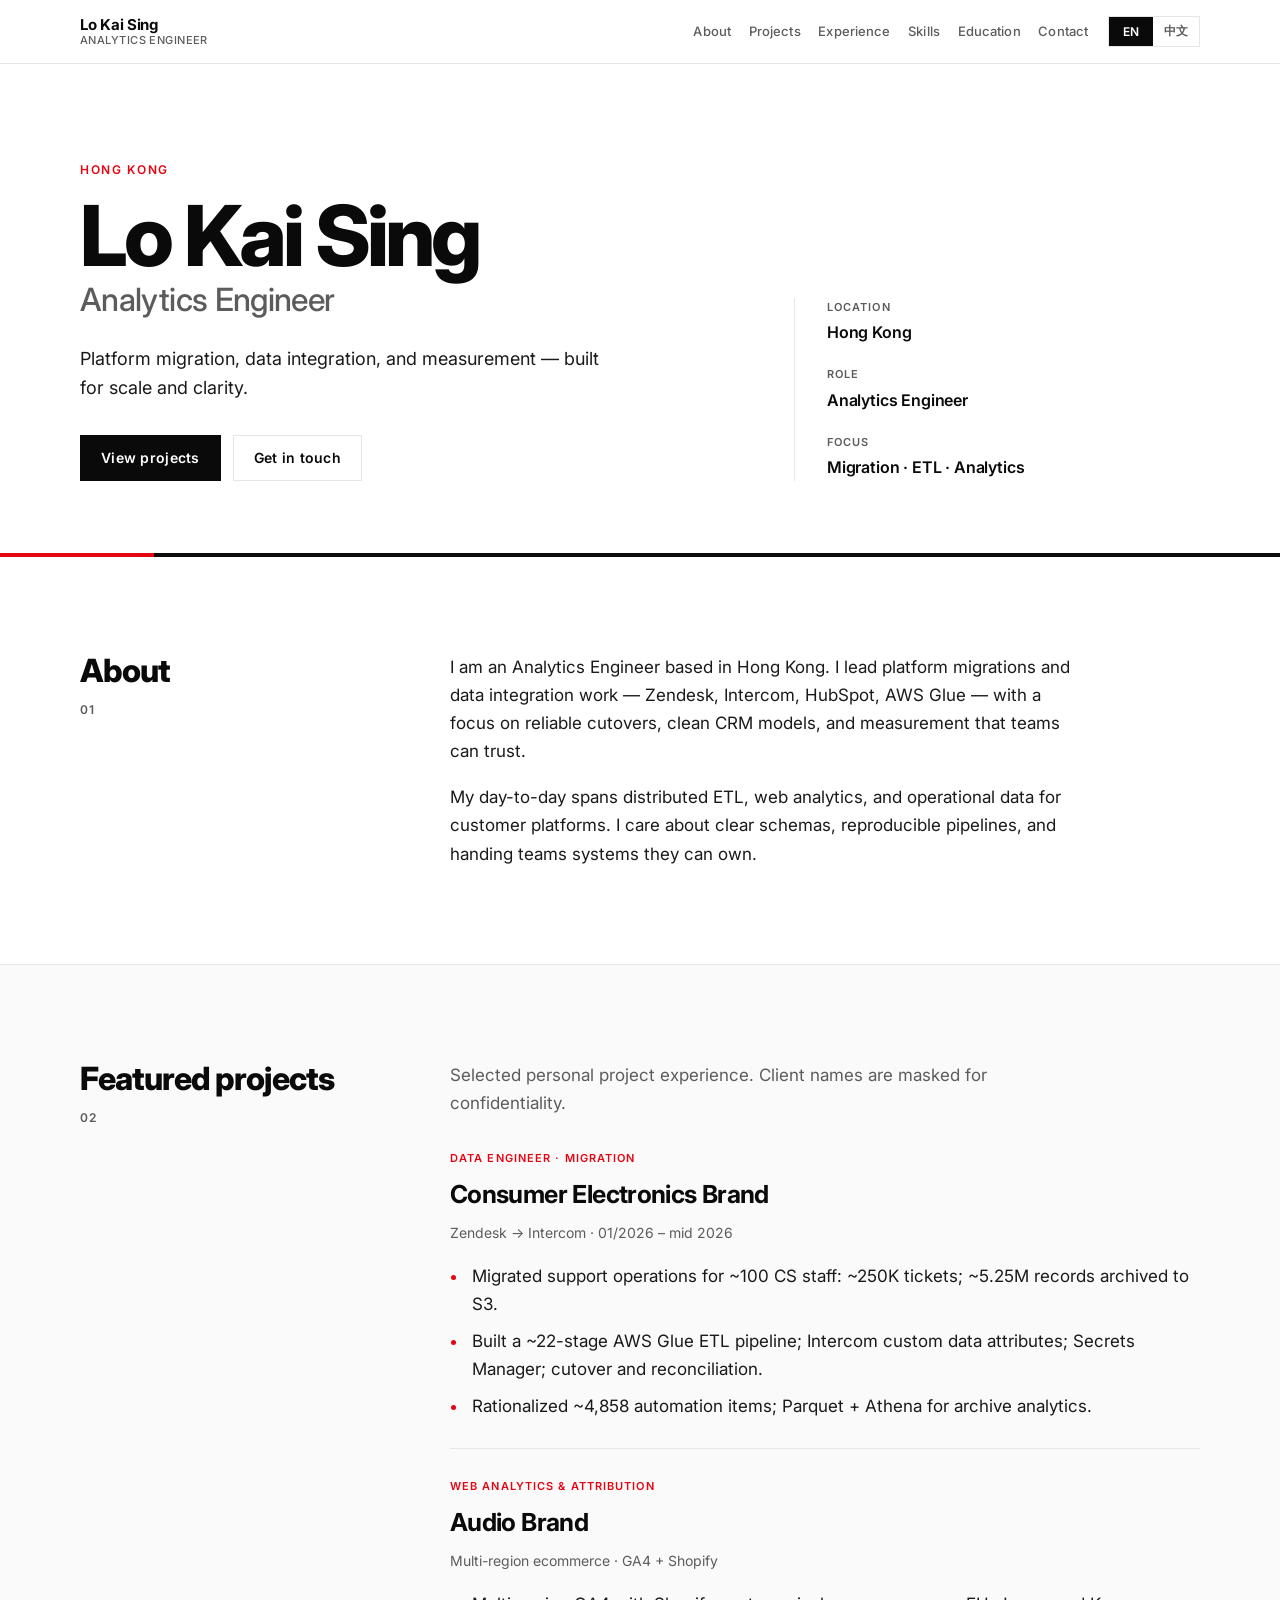
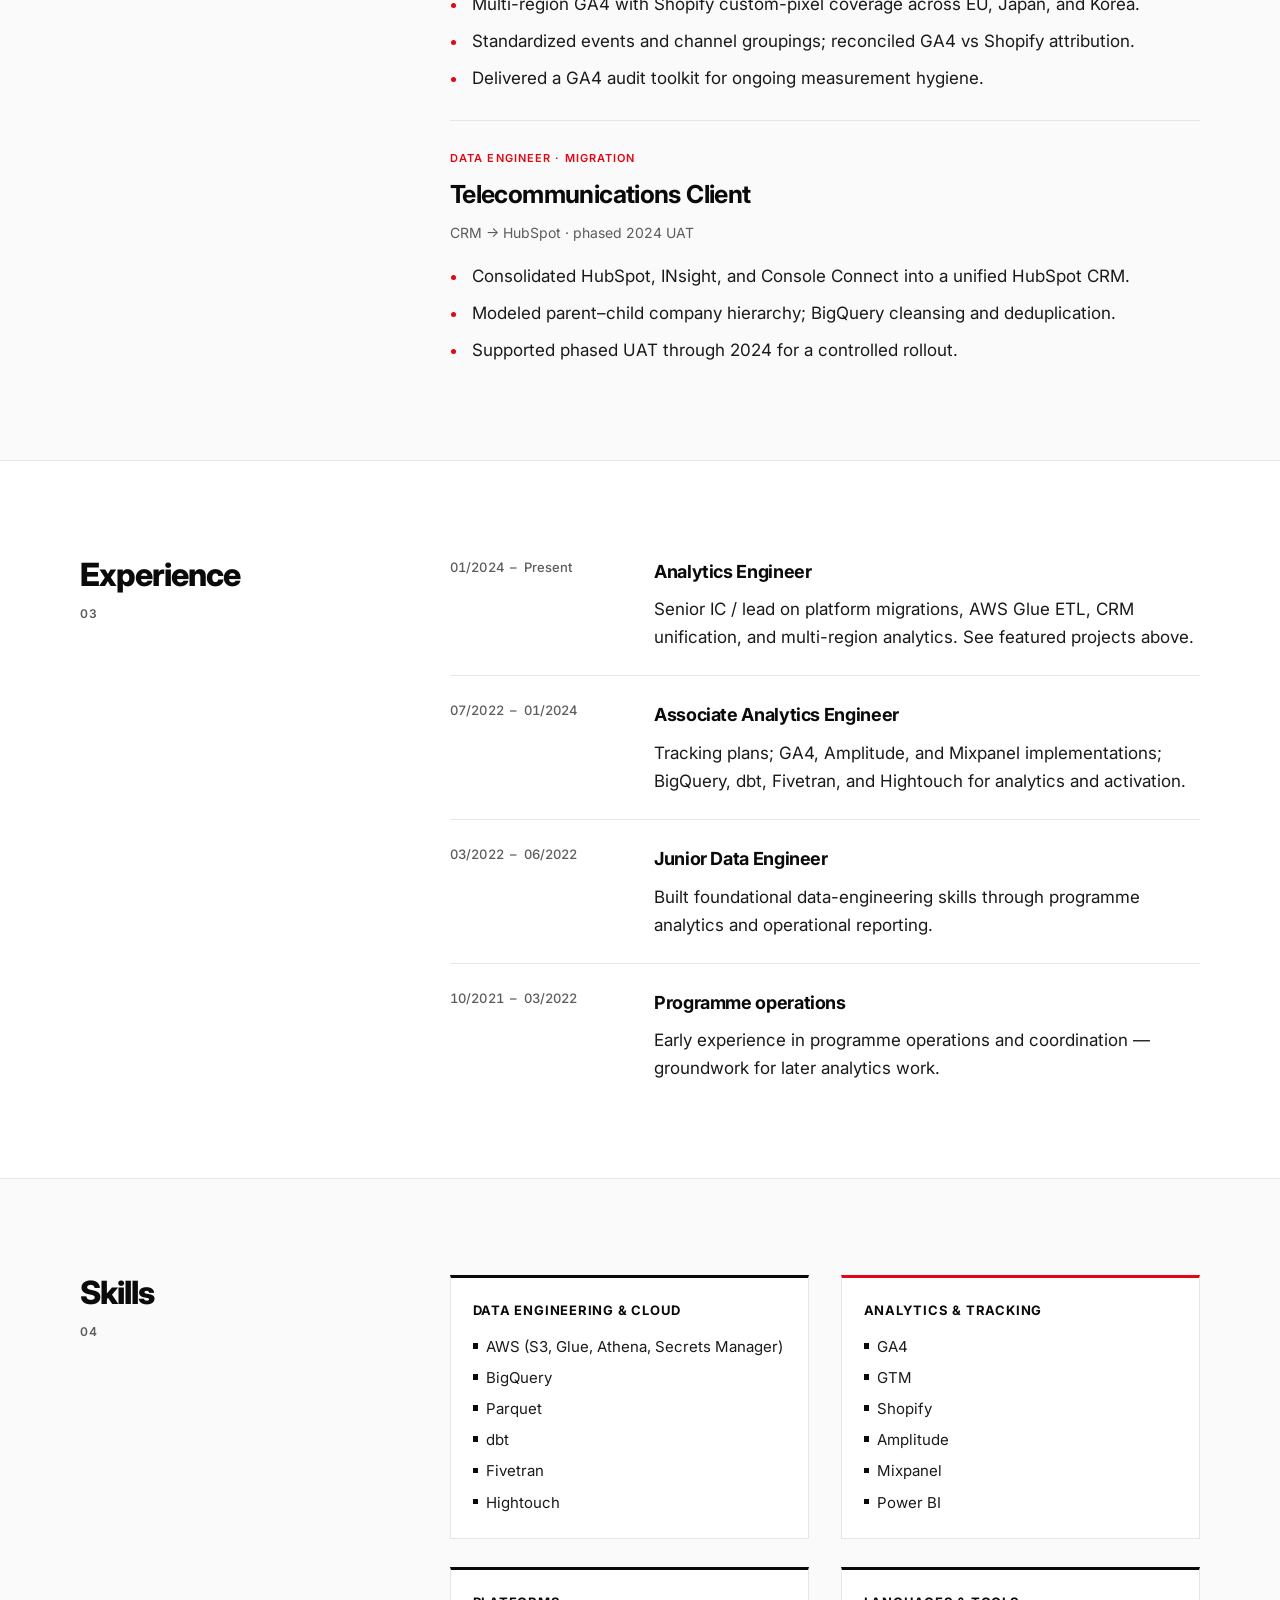
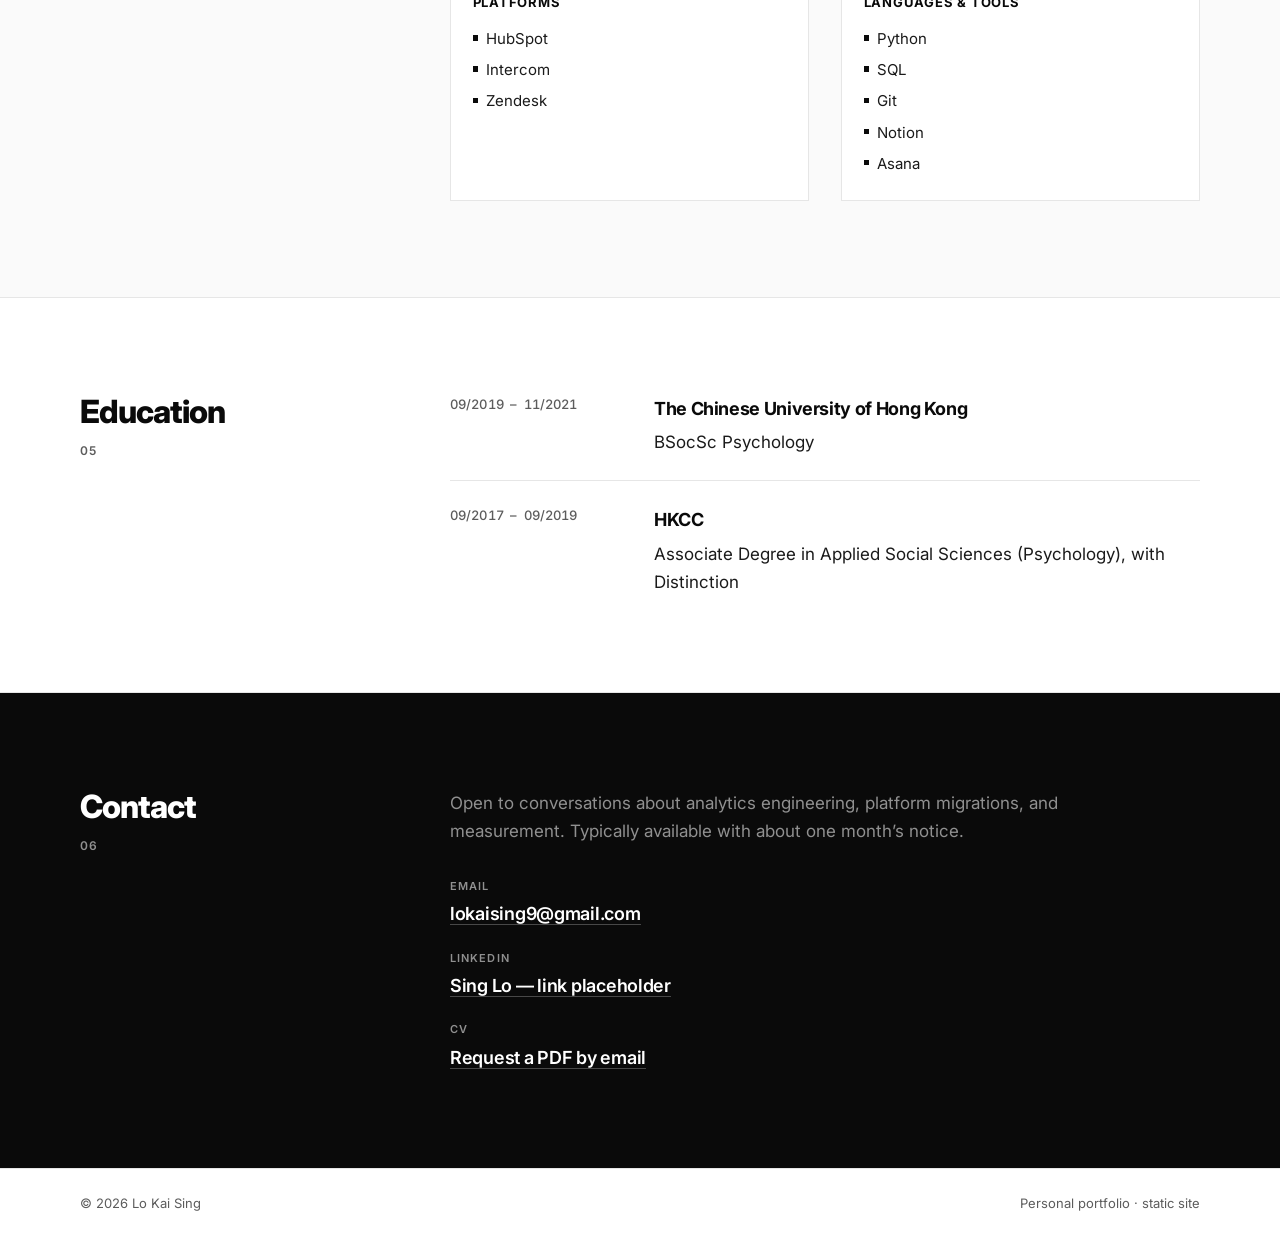
==== index.html @ 4caddbe2 "Add bilingual portfolio site at repository root. Publish the static HTML/CSS/JS portfolio so GitHub " ====
<!DOCTYPE html>
<html lang="en">
<head>
  <meta charset="UTF-8" />
  <meta name="viewport" content="width=device-width, initial-scale=1" />
  <meta name="description" content="Lo Kai Sing — Analytics Engineer based in Hong Kong. Data migration, analytics, and CRM platforms." />
  <meta name="author" content="Lo Kai Sing" />
  <title>Lo Kai Sing · Analytics Engineer</title>
  <link rel="preconnect" href="https://fonts.googleapis.com" />
  <link rel="preconnect" href="https://fonts.gstatic.com" crossorigin />
  <link href="https://fonts.googleapis.com/css2?family=Inter:wght@400;500;600;700;800&display=swap" rel="stylesheet" />
  <link rel="stylesheet" href="styles.css" />
</head>
<body>
  <a class="skip-link" href="#main" data-i18n="skip">Skip to content</a>

  <header class="site-header">
    <div class="wrap header-inner">
      <a class="wordmark" href="#top" aria-label="Lo Kai Sing — home">
        <span class="wordmark-name">Lo Kai Sing</span>
        <span class="wordmark-role" data-i18n="wordmarkRole">Analytics Engineer</span>
      </a>
      <nav class="nav" aria-label="Primary">
        <a href="#about" data-i18n="navAbout">About</a>
        <a href="#projects" data-i18n="navProjects">Projects</a>
        <a href="#experience" data-i18n="navExperience">Experience</a>
        <a href="#skills" data-i18n="navSkills">Skills</a>
        <a href="#education" data-i18n="navEducation">Education</a>
        <a href="#contact" data-i18n="navContact">Contact</a>
      </nav>
      <div class="header-actions">
        <div class="lang-toggle" role="group" aria-label="Language">
          <button type="button" id="lang-en" class="lang-btn is-active" aria-pressed="true" data-lang="en">EN</button>
          <button type="button" id="lang-zh" class="lang-btn" aria-pressed="false" data-lang="zh">中文</button>
        </div>
      </div>
    </div>
  </header>

  <main id="main">
    <section id="top" class="hero">
      <div class="wrap hero-grid">
        <div class="hero-copy">
          <p class="eyebrow" data-i18n="heroEyebrow">Hong Kong</p>
          <h1 class="display">
            <span class="display-name">Lo Kai Sing</span>
            <span class="display-title" data-i18n="heroTitle">Analytics Engineer</span>
          </h1>
          <p class="lede" data-i18n="heroLede">Platform migration, data integration, and measurement — built for scale and clarity.</p>
          <div class="hero-cta">
            <a class="btn btn-primary" href="#projects" data-i18n="ctaProjects">View projects</a>
            <a class="btn btn-ghost" href="#contact" data-i18n="ctaContact">Get in touch</a>
          </div>
        </div>
        <aside class="hero-meta" aria-label="Quick facts">
          <dl class="meta-list">
            <div>
              <dt data-i18n="metaLocation">Location</dt>
              <dd data-i18n="metaLocationValue">Hong Kong</dd>
            </div>
            <div>
              <dt data-i18n="metaRole">Role</dt>
              <dd data-i18n="metaRoleValue">Analytics Engineer</dd>
            </div>
            <div>
              <dt data-i18n="metaFocus">Focus</dt>
              <dd data-i18n="metaFocusValue">Migration · ETL · Analytics</dd>
            </div>
          </dl>
        </aside>
      </div>
      <div class="hero-rule" aria-hidden="true"></div>
    </section>

    <section id="about" class="section">
      <div class="wrap section-grid">
        <div class="section-label">
          <h2 data-i18n="aboutTitle">About</h2>
          <p class="section-index">01</p>
        </div>
        <div class="section-body">
          <p class="prose" data-i18n="aboutP1">I am an Analytics Engineer based in Hong Kong. I lead platform migrations and data integration work — Zendesk, Intercom, HubSpot, AWS Glue — with a focus on reliable cutovers, clean CRM models, and measurement that teams can trust.</p>
          <p class="prose" data-i18n="aboutP2">My day-to-day spans distributed ETL, web analytics, and operational data for customer platforms. I care about clear schemas, reproducible pipelines, and handing teams systems they can own.</p>
        </div>
      </div>
    </section>

    <section id="projects" class="section section-alt">
      <div class="wrap section-grid">
        <div class="section-label">
          <h2 data-i18n="projectsTitle">Featured projects</h2>
          <p class="section-index">02</p>
        </div>
        <div class="section-body">
          <p class="section-intro" data-i18n="projectsIntro">Selected personal project experience. Client names are masked for confidentiality.</p>

          <article class="project-card">
            <header class="project-header">
              <p class="project-tag" data-i18n="proj1Tag">Data Engineer · Migration</p>
              <h3 class="project-title" data-i18n="proj1Title">Consumer Electronics Brand</h3>
              <p class="project-meta"><span data-i18n="proj1Meta">Zendesk → Intercom · 01/2026 – mid 2026</span></p>
            </header>
            <ul class="project-points">
              <li data-i18n="proj1b1">Migrated support operations for ~100 CS staff: ~250K tickets; ~5.25M records archived to S3.</li>
              <li data-i18n="proj1b2">Built a ~22-stage AWS Glue ETL pipeline; Intercom custom data attributes; Secrets Manager; cutover and reconciliation.</li>
              <li data-i18n="proj1b3">Rationalized ~4,858 automation items; Parquet + Athena for archive analytics.</li>
            </ul>
          </article>

          <article class="project-card">
            <header class="project-header">
              <p class="project-tag" data-i18n="proj2Tag">Web Analytics &amp; Attribution</p>
              <h3 class="project-title" data-i18n="proj2Title">Audio Brand</h3>
              <p class="project-meta"><span data-i18n="proj2Meta">Multi-region ecommerce · GA4 + Shopify</span></p>
            </header>
            <ul class="project-points">
              <li data-i18n="proj2b1">Multi-region GA4 with Shopify custom-pixel coverage across EU, Japan, and Korea.</li>
              <li data-i18n="proj2b2">Standardized events and channel groupings; reconciled GA4 vs Shopify attribution.</li>
              <li data-i18n="proj2b3">Delivered a GA4 audit toolkit for ongoing measurement hygiene.</li>
            </ul>
          </article>

          <article class="project-card">
            <header class="project-header">
              <p class="project-tag" data-i18n="proj3Tag">Data Engineer · Migration</p>
              <h3 class="project-title" data-i18n="proj3Title">Telecommunications Client</h3>
              <p class="project-meta"><span data-i18n="proj3Meta">CRM → HubSpot · phased 2024 UAT</span></p>
            </header>
            <ul class="project-points">
              <li data-i18n="proj3b1">Consolidated HubSpot, INsight, and Console Connect into a unified HubSpot CRM.</li>
              <li data-i18n="proj3b2">Modeled parent–child company hierarchy; BigQuery cleansing and deduplication.</li>
              <li data-i18n="proj3b3">Supported phased UAT through 2024 for a controlled rollout.</li>
            </ul>
          </article>
        </div>
      </div>
    </section>

    <section id="experience" class="section">
      <div class="wrap section-grid">
        <div class="section-label">
          <h2 data-i18n="experienceTitle">Experience</h2>
          <p class="section-index">03</p>
        </div>
        <div class="section-body">
          <ol class="timeline">
            <li class="timeline-item">
              <div class="timeline-when">
                <time datetime="2024-01">01/2024</time>
                <span class="timeline-dash">–</span>
                <span data-i18n="expCurrent">Present</span>
              </div>
              <div class="timeline-what">
                <h3 data-i18n="exp1Role">Analytics Engineer</h3>
                <p class="timeline-desc" data-i18n="exp1Desc">Senior IC / lead on platform migrations, AWS Glue ETL, CRM unification, and multi-region analytics. See featured projects above.</p>
              </div>
            </li>
            <li class="timeline-item">
              <div class="timeline-when">
                <time datetime="2022-07">07/2022</time>
                <span class="timeline-dash">–</span>
                <time datetime="2024-01">01/2024</time>
              </div>
              <div class="timeline-what">
                <h3 data-i18n="exp2Role">Associate Analytics Engineer</h3>
                <p class="timeline-desc" data-i18n="exp2Desc">Tracking plans; GA4, Amplitude, and Mixpanel implementations; BigQuery, dbt, Fivetran, and Hightouch for analytics and activation.</p>
              </div>
            </li>
            <li class="timeline-item">
              <div class="timeline-when">
                <time datetime="2022-03">03/2022</time>
                <span class="timeline-dash">–</span>
                <time datetime="2022-06">06/2022</time>
              </div>
              <div class="timeline-what">
                <h3 data-i18n="exp3Role">Junior Data Engineer</h3>
                <p class="timeline-desc" data-i18n="exp3Desc">Built foundational data-engineering skills through programme analytics and operational reporting.</p>
              </div>
            </li>
            <li class="timeline-item">
              <div class="timeline-when">
                <time datetime="2021-10">10/2021</time>
                <span class="timeline-dash">–</span>
                <time datetime="2022-03">03/2022</time>
              </div>
              <div class="timeline-what">
                <h3 data-i18n="exp4Role">Programme operations</h3>
                <p class="timeline-desc" data-i18n="exp4Desc">Early experience in programme operations and coordination — groundwork for later analytics work.</p>
              </div>
            </li>
          </ol>
        </div>
      </div>
    </section>

    <section id="skills" class="section section-alt">
      <div class="wrap section-grid">
        <div class="section-label">
          <h2 data-i18n="skillsTitle">Skills</h2>
          <p class="section-index">04</p>
        </div>
        <div class="section-body skills-grid">
          <div class="skill-group">
            <h3 data-i18n="skill1Title">Data Engineering &amp; Cloud</h3>
            <ul>
              <li>AWS (S3, Glue, Athena, Secrets Manager)</li>
              <li>BigQuery</li>
              <li>Parquet</li>
              <li>dbt</li>
              <li>Fivetran</li>
              <li>Hightouch</li>
            </ul>
          </div>
          <div class="skill-group">
            <h3 data-i18n="skill2Title">Analytics &amp; Tracking</h3>
            <ul>
              <li>GA4</li>
              <li>GTM</li>
              <li>Shopify</li>
              <li>Amplitude</li>
              <li>Mixpanel</li>
              <li>Power BI</li>
            </ul>
          </div>
          <div class="skill-group">
            <h3 data-i18n="skill3Title">Platforms</h3>
            <ul>
              <li>HubSpot</li>
              <li>Intercom</li>
              <li>Zendesk</li>
            </ul>
          </div>
          <div class="skill-group">
            <h3 data-i18n="skill4Title">Languages &amp; Tools</h3>
            <ul>
              <li>Python</li>
              <li>SQL</li>
              <li>Git</li>
              <li>Notion</li>
              <li>Asana</li>
            </ul>
          </div>
        </div>
      </div>
    </section>

    <section id="education" class="section">
      <div class="wrap section-grid">
        <div class="section-label">
          <h2 data-i18n="educationTitle">Education</h2>
          <p class="section-index">05</p>
        </div>
        <div class="section-body">
          <ul class="edu-list">
            <li class="edu-item">
              <div class="edu-when">
                <time datetime="2019-09">09/2019</time>
                <span class="timeline-dash">–</span>
                <time datetime="2021-11">11/2021</time>
              </div>
              <div class="edu-what">
                <h3 data-i18n="edu1School">The Chinese University of Hong Kong</h3>
                <p data-i18n="edu1Degree">BSocSc Psychology</p>
              </div>
            </li>
            <li class="edu-item">
              <div class="edu-when">
                <time datetime="2017-09">09/2017</time>
                <span class="timeline-dash">–</span>
                <time datetime="2019-09">09/2019</time>
              </div>
              <div class="edu-what">
                <h3 data-i18n="edu2School">HKCC</h3>
                <p data-i18n="edu2Degree">Associate Degree in Applied Social Sciences (Psychology), with Distinction</p>
              </div>
            </li>
          </ul>
        </div>
      </div>
    </section>

    <section id="contact" class="section section-contact">
      <div class="wrap section-grid">
        <div class="section-label">
          <h2 data-i18n="contactTitle">Contact</h2>
          <p class="section-index">06</p>
        </div>
        <div class="section-body">
          <p class="prose contact-lede" data-i18n="contactLede">Open to conversations about analytics engineering, platform migrations, and measurement. Typically available with about one month’s notice.</p>
          <ul class="contact-list">
            <li>
              <span class="contact-label" data-i18n="contactEmail">Email</span>
              <a href="mailto:lokaising9@gmail.com">lokaising9@gmail.com</a>
            </li>
            <li>
              <span class="contact-label" data-i18n="contactLinkedIn">LinkedIn</span>
              <a href="#linkedin" data-i18n="contactLinkedInValue">Sing Lo — link placeholder</a>
            </li>
            <li>
              <span class="contact-label" data-i18n="contactCV">CV</span>
              <a href="mailto:lokaising9@gmail.com?subject=CV%20request" data-i18n="contactCVValue">Request a PDF by email</a>
            </li>
          </ul>
        </div>
      </div>
    </section>
  </main>

  <footer class="site-footer">
    <div class="wrap footer-inner">
      <p>© <span id="year"></span> Lo Kai Sing</p>
      <p class="footer-note" data-i18n="footerNote">Personal portfolio · static site</p>
    </div>
  </footer>

  <script src="script.js"></script>
</body>
</html>
---- styles.css ----
/* Swiss-inspired portfolio — Lo Kai Sing
   Black / near-black / light gray + sparingly used red accent */

:root {
  --ink: #0a0a0a;
  --ink-soft: #1a1a1a;
  --muted: #5c5c5c;
  --line: #e6e6e6;
  --paper: #fafafa;
  --white: #ffffff;
  --accent: #e30613;
  --accent-soft: rgba(227, 6, 19, 0.08);
  --max: 1120px;
  --gutter: clamp(1.25rem, 4vw, 2.5rem);
  --header-h: 4rem;
  --font: "Inter", "Helvetica Neue", Helvetica, Arial, sans-serif;
  --ease: cubic-bezier(0.2, 0.8, 0.2, 1);
}

*,
*::before,
*::after {
  box-sizing: border-box;
}

html {
  scroll-behavior: smooth;
  scroll-padding-top: calc(var(--header-h) + 0.75rem);
}

body {
  margin: 0;
  font-family: var(--font);
  font-size: 1.0625rem;
  line-height: 1.65;
  color: var(--ink);
  background: var(--white);
  -webkit-font-smoothing: antialiased;
  text-rendering: optimizeLegibility;
}

img,
svg {
  display: block;
  max-width: 100%;
}

a {
  color: inherit;
  text-decoration-thickness: 1px;
  text-underline-offset: 0.18em;
  transition: color 0.15s var(--ease), opacity 0.15s var(--ease);
}

a:hover {
  color: var(--accent);
}

a:focus-visible,
button:focus-visible {
  outline: 2px solid var(--accent);
  outline-offset: 3px;
}

.skip-link {
  position: absolute;
  left: var(--gutter);
  top: -100px;
  z-index: 100;
  padding: 0.5rem 0.85rem;
  background: var(--ink);
  color: var(--white);
  text-decoration: none;
  font-size: 0.875rem;
  font-weight: 600;
}

.skip-link:focus {
  top: 0.75rem;
}

.wrap {
  width: min(100% - 2 * var(--gutter), var(--max));
  margin-inline: auto;
}

/* ——— Header ——— */

.site-header {
  position: sticky;
  top: 0;
  z-index: 50;
  height: var(--header-h);
  background: rgba(255, 255, 255, 0.92);
  backdrop-filter: blur(10px);
  border-bottom: 1px solid var(--line);
}

.header-inner {
  height: 100%;
  display: grid;
  grid-template-columns: auto 1fr auto;
  align-items: center;
  gap: 1.25rem;
}

.wordmark {
  display: flex;
  flex-direction: column;
  gap: 0.05rem;
  text-decoration: none;
  line-height: 1.15;
}

.wordmark:hover {
  color: var(--ink);
}

.wordmark-name {
  font-weight: 700;
  font-size: 0.9375rem;
  letter-spacing: -0.02em;
}

.wordmark-role {
  font-size: 0.6875rem;
  font-weight: 500;
  color: var(--muted);
  letter-spacing: 0.04em;
  text-transform: uppercase;
}

.nav {
  display: flex;
  flex-wrap: wrap;
  justify-content: flex-end;
  gap: 0.15rem 1.1rem;
}

.nav a {
  font-size: 0.8125rem;
  font-weight: 500;
  text-decoration: none;
  color: var(--muted);
  letter-spacing: 0.01em;
}

.nav a:hover {
  color: var(--ink);
}

.lang-toggle {
  display: inline-flex;
  border: 1px solid var(--line);
  background: var(--white);
}

.lang-btn {
  appearance: none;
  border: 0;
  background: transparent;
  font-family: inherit;
  font-size: 0.75rem;
  font-weight: 600;
  letter-spacing: 0.04em;
  padding: 0.4rem 0.65rem;
  cursor: pointer;
  color: var(--muted);
  min-width: 2.75rem;
}

.lang-btn.is-active {
  background: var(--ink);
  color: var(--white);
}

.lang-btn:not(.is-active):hover {
  color: var(--ink);
  background: var(--paper);
}

/* ——— Hero ——— */

.hero {
  padding: clamp(3rem, 8vw, 6rem) 0 0;
}

.hero-grid {
  display: grid;
  grid-template-columns: minmax(0, 1.6fr) minmax(0, 1fr);
  gap: clamp(2rem, 5vw, 4rem);
  align-items: end;
  padding-bottom: clamp(2.5rem, 6vw, 4.5rem);
}

.eyebrow {
  margin: 0 0 1rem;
  font-size: 0.75rem;
  font-weight: 600;
  letter-spacing: 0.14em;
  text-transform: uppercase;
  color: var(--accent);
}

.display {
  margin: 0;
  display: flex;
  flex-direction: column;
  gap: 0.35rem;
}

.display-name {
  font-size: clamp(2.75rem, 8vw, 5.25rem);
  font-weight: 800;
  letter-spacing: -0.045em;
  line-height: 0.95;
}

.display-title {
  font-size: clamp(1.35rem, 3.2vw, 2rem);
  font-weight: 500;
  letter-spacing: -0.02em;
  color: var(--muted);
  line-height: 1.2;
}

.lede {
  margin: 1.5rem 0 0;
  max-width: 34rem;
  font-size: 1.125rem;
  color: var(--ink-soft);
}

.hero-cta {
  display: flex;
  flex-wrap: wrap;
  gap: 0.75rem;
  margin-top: 2rem;
}

.btn {
  display: inline-flex;
  align-items: center;
  justify-content: center;
  min-height: 2.75rem;
  padding: 0.65rem 1.25rem;
  font-size: 0.875rem;
  font-weight: 600;
  letter-spacing: 0.02em;
  text-decoration: none;
  border: 1px solid transparent;
  transition: background 0.15s var(--ease), color 0.15s var(--ease), border-color 0.15s var(--ease);
}

.btn-primary {
  background: var(--ink);
  color: var(--white);
}

.btn-primary:hover {
  background: var(--accent);
  color: var(--white);
}

.btn-ghost {
  background: transparent;
  border-color: var(--line);
  color: var(--ink);
}

.btn-ghost:hover {
  border-color: var(--ink);
  color: var(--ink);
}

.hero-meta {
  border-left: 1px solid var(--line);
  padding-left: clamp(1.25rem, 3vw, 2rem);
}

.meta-list {
  margin: 0;
  display: grid;
  gap: 1.25rem;
}

.meta-list dt {
  margin: 0 0 0.2rem;
  font-size: 0.6875rem;
  font-weight: 600;
  letter-spacing: 0.1em;
  text-transform: uppercase;
  color: var(--muted);
}

.meta-list dd {
  margin: 0;
  font-size: 1rem;
  font-weight: 600;
  letter-spacing: -0.01em;
}

.hero-rule {
  height: 4px;
  background: linear-gradient(90deg, var(--accent) 0 12%, var(--ink) 12% 100%);
}

/* ——— Sections ——— */

.section {
  padding: clamp(3.5rem, 8vw, 6rem) 0;
  border-bottom: 1px solid var(--line);
}

.section-alt {
  background: var(--paper);
}

.section-grid {
  display: grid;
  grid-template-columns: minmax(0, 0.85fr) minmax(0, 2fr);
  gap: clamp(1.5rem, 4vw, 3.5rem);
  align-items: start;
}

.section-label h2 {
  margin: 0;
  font-size: clamp(1.5rem, 3vw, 2rem);
  font-weight: 800;
  letter-spacing: -0.03em;
  line-height: 1.15;
}

.section-index {
  margin: 0.65rem 0 0;
  font-size: 0.75rem;
  font-weight: 600;
  letter-spacing: 0.12em;
  color: var(--muted);
}

.section-intro {
  margin: 0 0 2rem;
  color: var(--muted);
  max-width: 36rem;
}

.prose {
  margin: 0 0 1.15rem;
  max-width: 40rem;
  color: var(--ink-soft);
}

.prose:last-child {
  margin-bottom: 0;
}

/* ——— Projects ——— */

.project-card {
  padding: 1.75rem 0;
  border-top: 1px solid var(--line);
}

.project-card:first-of-type {
  border-top: 0;
  padding-top: 0;
}

.project-card:last-child {
  padding-bottom: 0;
}

.project-tag {
  margin: 0 0 0.45rem;
  font-size: 0.6875rem;
  font-weight: 600;
  letter-spacing: 0.1em;
  text-transform: uppercase;
  color: var(--accent);
}

.project-title {
  margin: 0;
  font-size: clamp(1.25rem, 2.4vw, 1.55rem);
  font-weight: 700;
  letter-spacing: -0.025em;
}

.project-meta {
  margin: 0.4rem 0 0;
  font-size: 0.875rem;
  color: var(--muted);
}

.project-points {
  margin: 1.1rem 0 0;
  padding: 0 0 0 1.15rem;
  display: grid;
  gap: 0.55rem;
  color: var(--ink-soft);
}

.project-points li {
  padding-left: 0.25rem;
}

.project-points li::marker {
  color: var(--accent);
}

/* ——— Experience / Education ——— */

.timeline,
.edu-list {
  list-style: none;
  margin: 0;
  padding: 0;
}

.timeline-item,
.edu-item {
  display: grid;
  grid-template-columns: minmax(9rem, 11rem) minmax(0, 1fr);
  gap: 1.25rem 1.75rem;
  padding: 1.5rem 0;
  border-top: 1px solid var(--line);
}

.timeline-item:first-child,
.edu-item:first-child {
  border-top: 0;
  padding-top: 0;
}

.timeline-item:last-child,
.edu-item:last-child {
  padding-bottom: 0;
}

.timeline-when,
.edu-when {
  font-size: 0.8125rem;
  font-weight: 500;
  color: var(--muted);
  font-variant-numeric: tabular-nums;
  letter-spacing: 0.01em;
}

.timeline-dash {
  margin: 0 0.2rem;
}

.timeline-what h3,
.edu-what h3 {
  margin: 0;
  font-size: 1.125rem;
  font-weight: 700;
  letter-spacing: -0.02em;
}

.timeline-role {
  margin: 0.25rem 0 0;
  font-size: 0.9375rem;
  font-weight: 600;
  color: var(--accent);
}

.timeline-desc,
.edu-what p {
  margin: 0.55rem 0 0;
  color: var(--ink-soft);
  max-width: 38rem;
}

.edu-what p {
  margin-top: 0.3rem;
}

/* ——— Skills ——— */

.skills-grid {
  display: grid;
  grid-template-columns: repeat(2, minmax(0, 1fr));
  gap: 1.75rem 2rem;
}

.skill-group {
  padding: 1.35rem 1.35rem 1.45rem;
  background: var(--white);
  border: 1px solid var(--line);
  border-top: 3px solid var(--ink);
}

.skill-group:nth-child(2) {
  border-top-color: var(--accent);
}

.skill-group h3 {
  margin: 0 0 0.85rem;
  font-size: 0.8125rem;
  font-weight: 700;
  letter-spacing: 0.06em;
  text-transform: uppercase;
}

.skill-group ul {
  list-style: none;
  margin: 0;
  padding: 0;
  display: grid;
  gap: 0.4rem;
}

.skill-group li {
  font-size: 0.9375rem;
  color: var(--ink-soft);
  padding-left: 0.85rem;
  position: relative;
}

.skill-group li::before {
  content: "";
  position: absolute;
  left: 0;
  top: 0.55em;
  width: 0.35rem;
  height: 0.35rem;
  background: var(--ink);
}

/* ——— Contact ——— */

.section-contact {
  background: var(--ink);
  color: var(--white);
  border-bottom: 0;
}

.section-contact .section-index,
.section-contact .prose,
.section-contact .contact-label {
  color: rgba(255, 255, 255, 0.55);
}

.section-contact a {
  color: var(--white);
}

.section-contact a:hover {
  color: #ff6b73;
}

.section-contact a:focus-visible {
  outline-color: #ff6b73;
}

.contact-lede {
  margin-bottom: 2rem !important;
}

.contact-list {
  list-style: none;
  margin: 0;
  padding: 0;
  display: grid;
  gap: 1.25rem;
  max-width: 28rem;
}

.contact-label {
  display: block;
  margin-bottom: 0.25rem;
  font-size: 0.6875rem;
  font-weight: 600;
  letter-spacing: 0.1em;
  text-transform: uppercase;
}

.contact-list a {
  font-size: 1.125rem;
  font-weight: 600;
  letter-spacing: -0.015em;
  text-decoration: none;
  border-bottom: 1px solid rgba(255, 255, 255, 0.25);
}

.contact-list a:hover {
  border-bottom-color: currentColor;
}

/* ——— Footer ——— */

.site-footer {
  padding: 1.5rem 0 2rem;
  border-top: 1px solid var(--line);
  background: var(--white);
}

.footer-inner {
  display: flex;
  flex-wrap: wrap;
  justify-content: space-between;
  gap: 0.5rem 1.5rem;
  font-size: 0.8125rem;
  color: var(--muted);
}

.footer-inner p {
  margin: 0;
}

/* ——— Responsive ——— */

@media (max-width: 900px) {
  .nav {
    display: none;
  }

  .header-inner {
    grid-template-columns: 1fr auto;
  }
}

@media (max-width: 720px) {
  .hero-grid,
  .section-grid {
    grid-template-columns: 1fr;
  }

  .hero-meta {
    border-left: 0;
    border-top: 1px solid var(--line);
    padding-left: 0;
    padding-top: 1.5rem;
  }

  .meta-list {
    grid-template-columns: 1fr 1fr;
    gap: 1rem 1.25rem;
  }

  .timeline-item,
  .edu-item {
    grid-template-columns: 1fr;
    gap: 0.35rem;
  }

  .skills-grid {
    grid-template-columns: 1fr;
  }

  .display-name {
    font-size: clamp(2.4rem, 12vw, 3.5rem);
  }
}

@media (prefers-reduced-motion: reduce) {
  html {
    scroll-behavior: auto;
  }

  *,
  *::before,
  *::after {
    transition: none !important;
  }
}
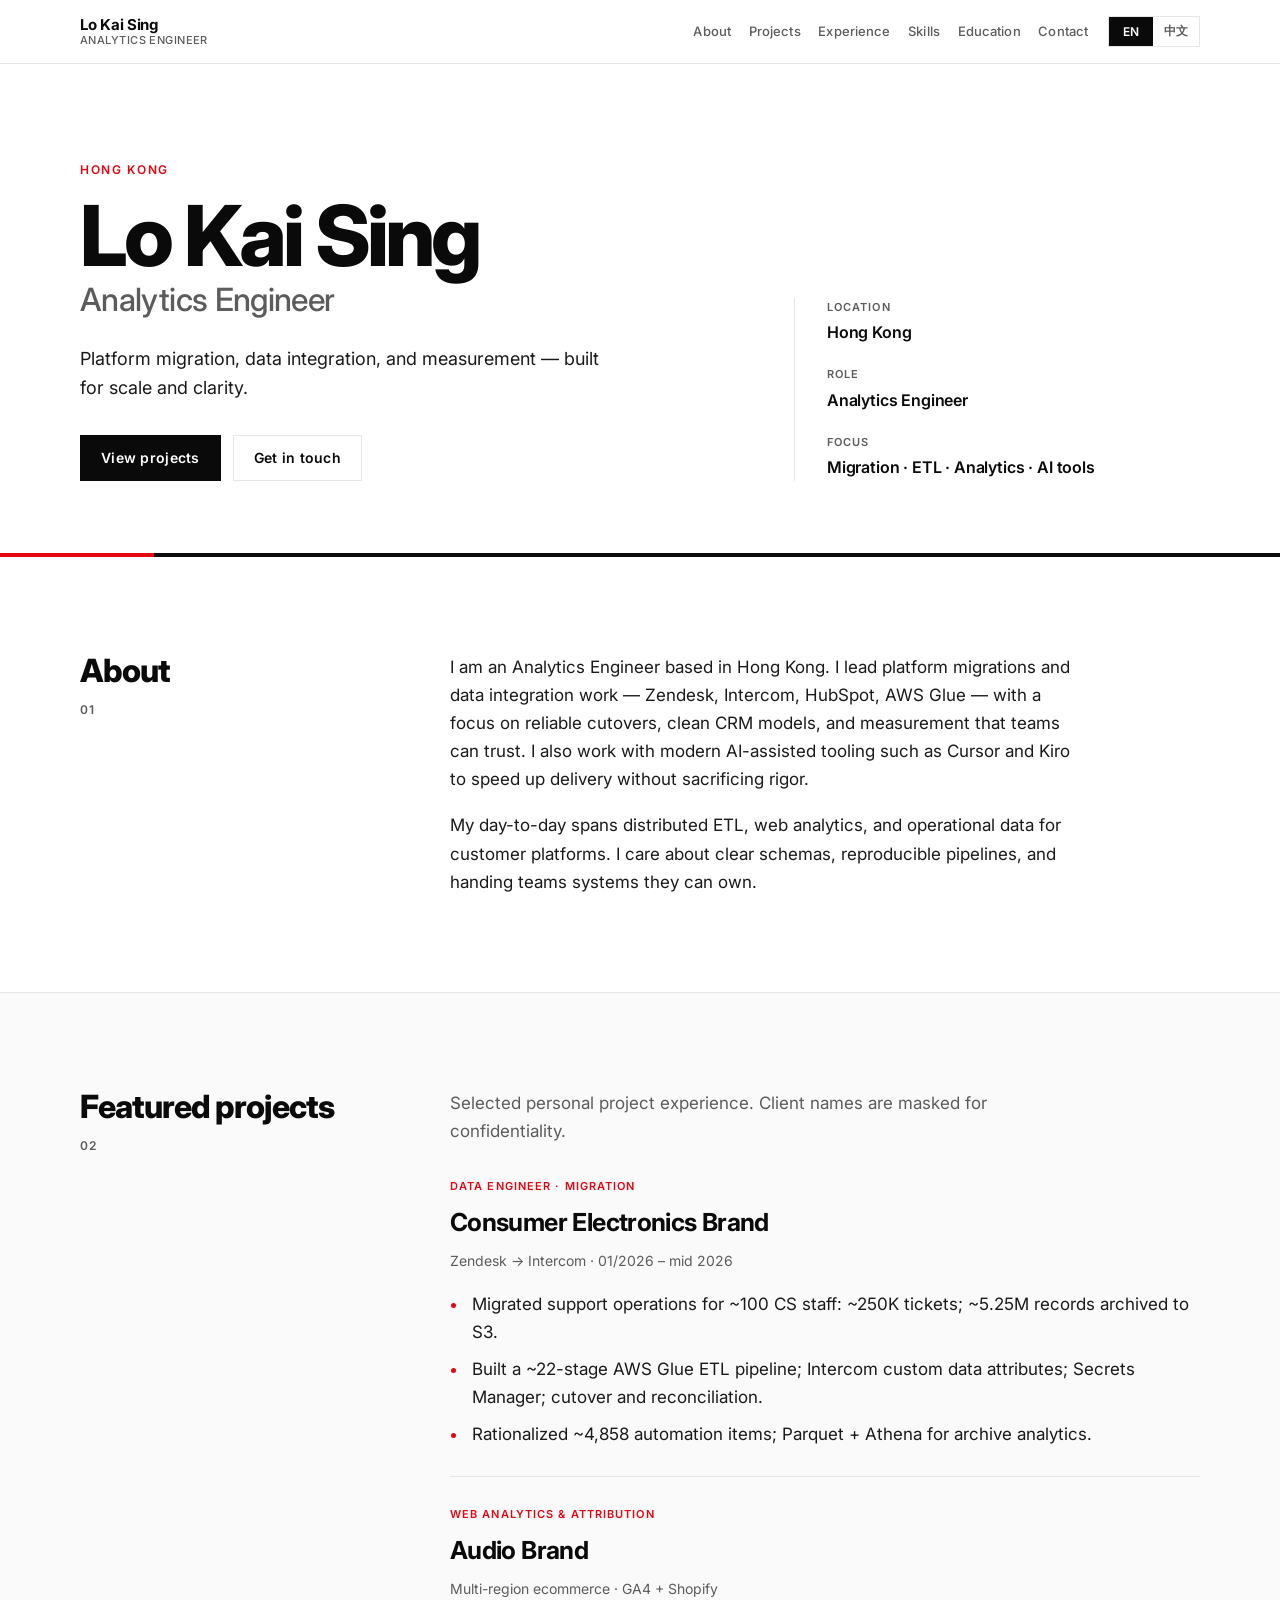
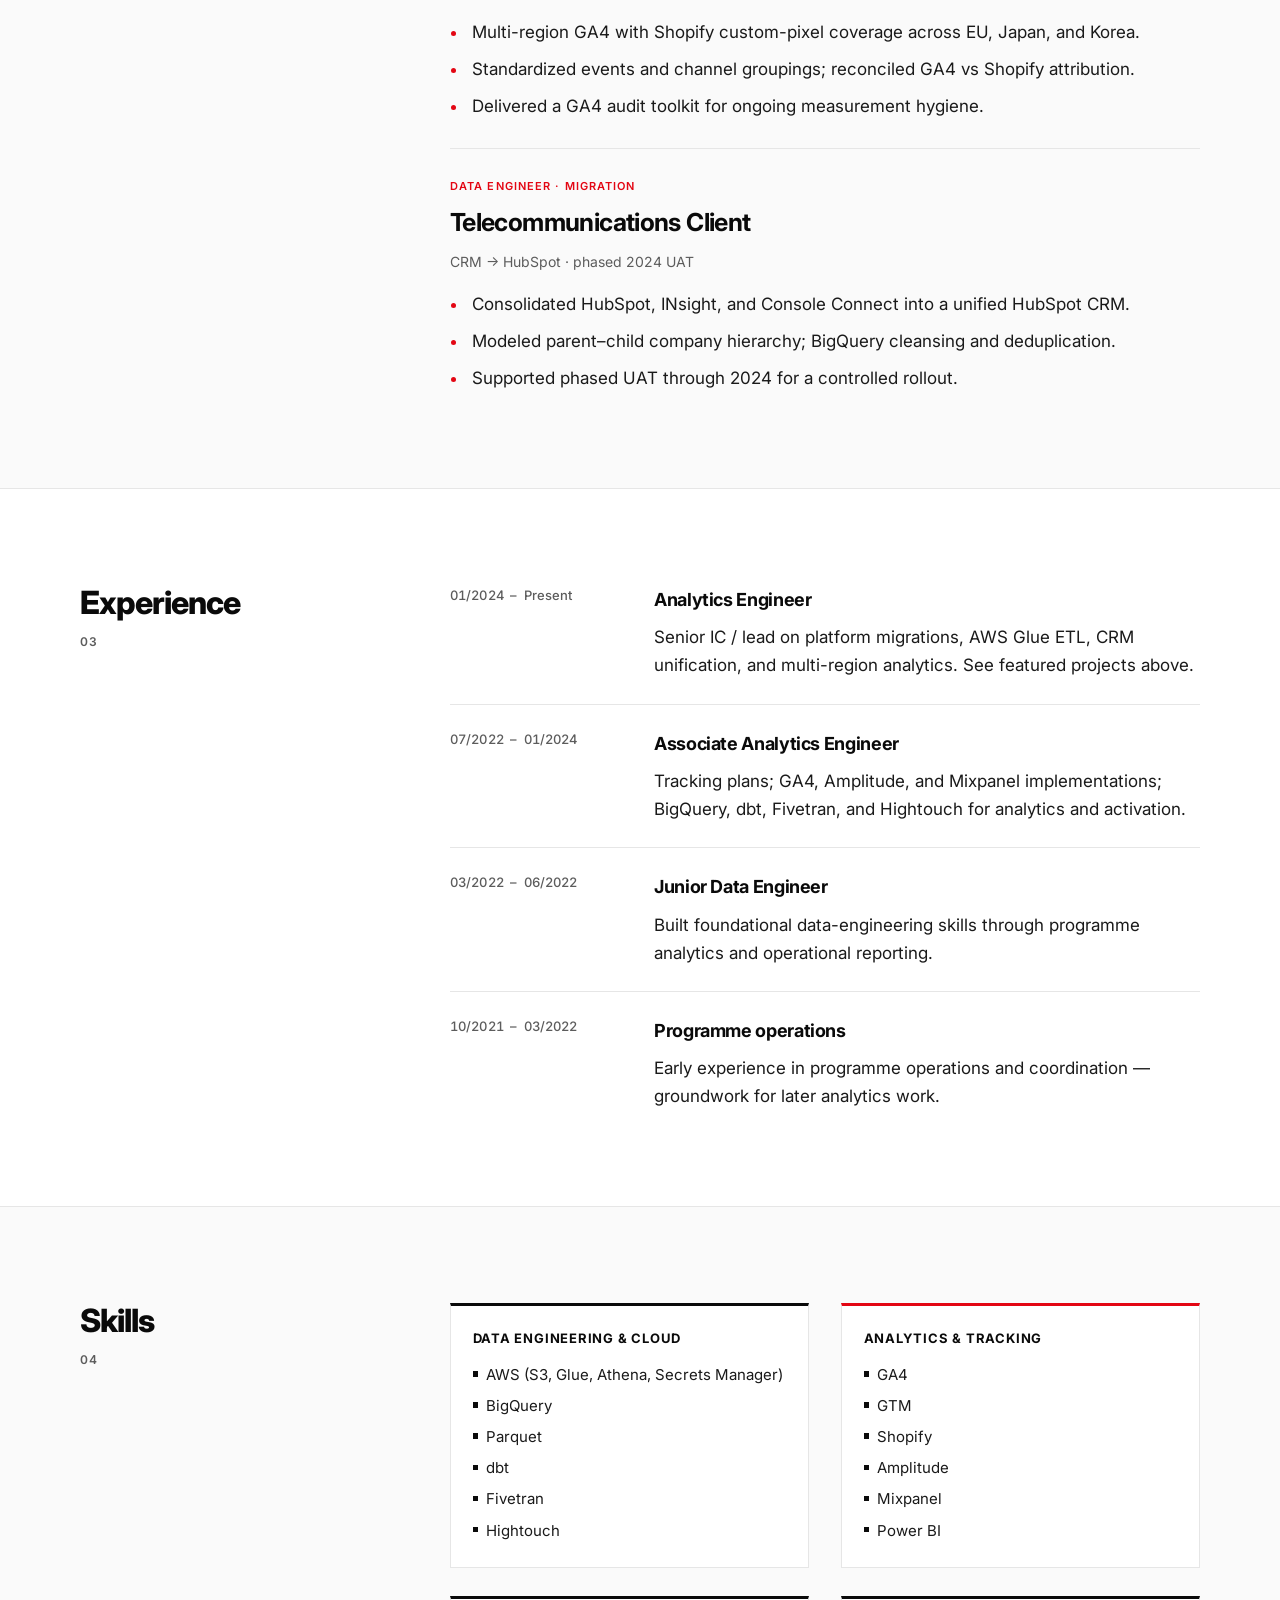
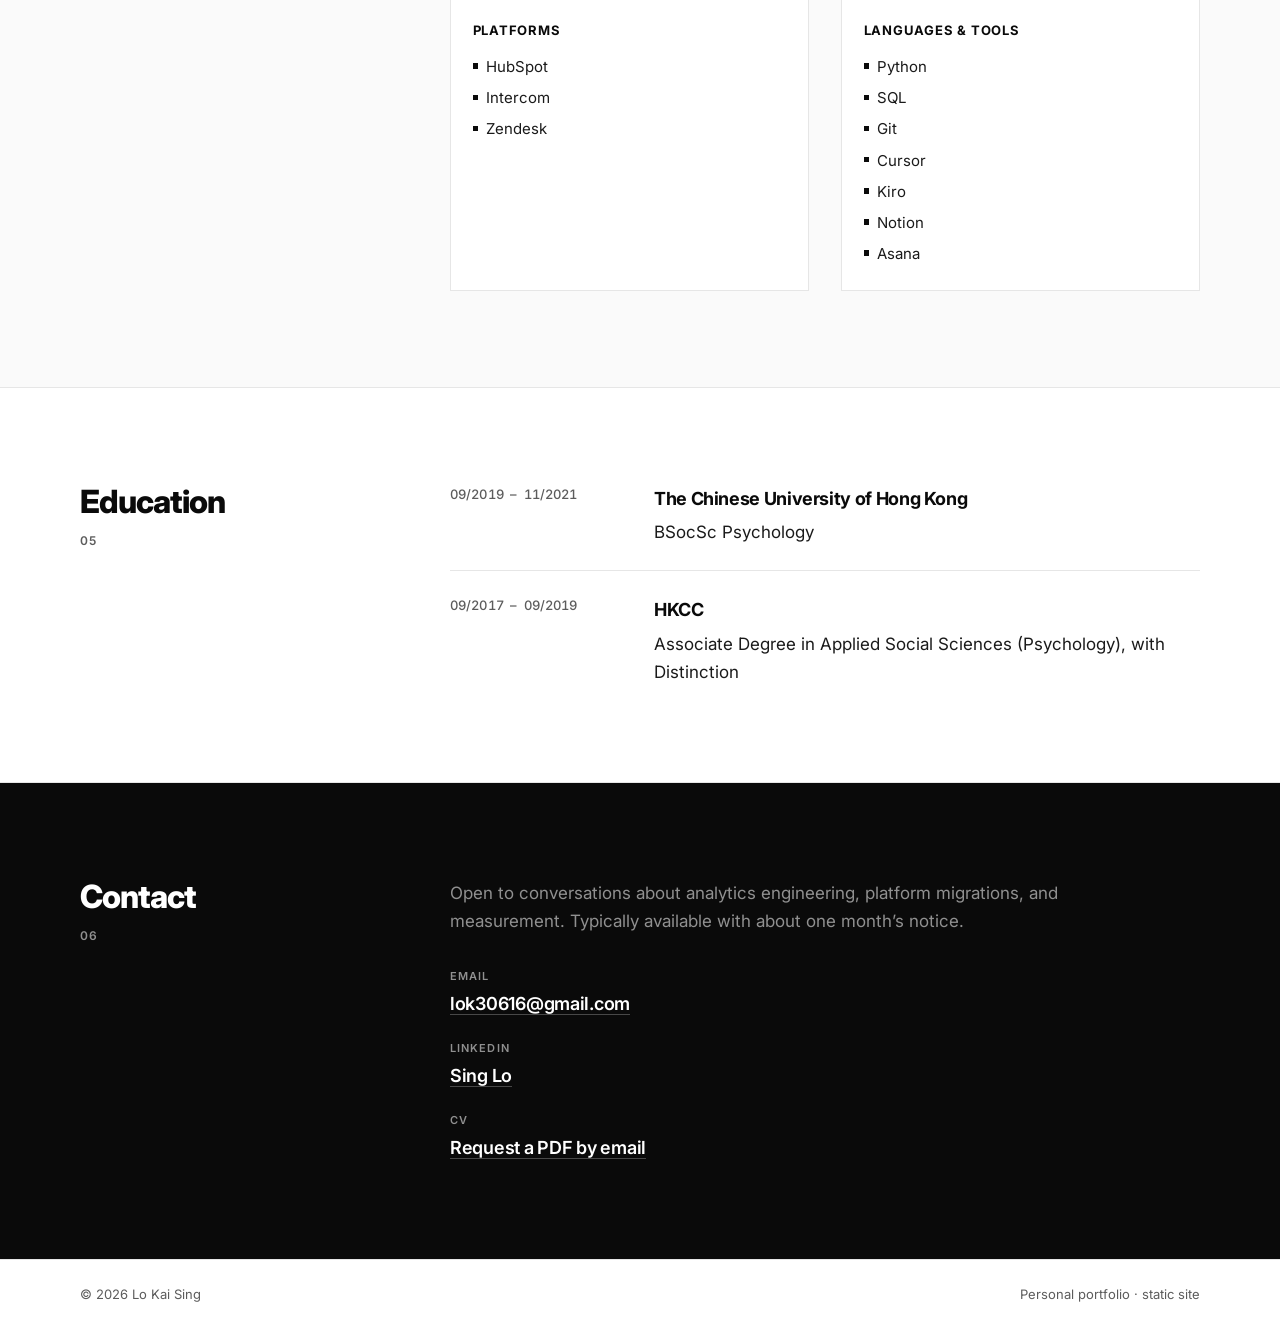
==== commit 8f162a5e: "Update contact details and add Cursor and Kiro. Use lok30616@gmail.com and the LinkedIn profile, and" ====
--- a/index.html
+++ b/index.html
@@ -64,7 +64,7 @@
             </div>
             <div>
               <dt data-i18n="metaFocus">Focus</dt>
-              <dd data-i18n="metaFocusValue">Migration · ETL · Analytics</dd>
+              <dd data-i18n="metaFocusValue">Migration · ETL · Analytics · AI tools</dd>
             </div>
           </dl>
         </aside>
@@ -79,7 +79,7 @@
           <p class="section-index">01</p>
         </div>
         <div class="section-body">
-          <p class="prose" data-i18n="aboutP1">I am an Analytics Engineer based in Hong Kong. I lead platform migrations and data integration work — Zendesk, Intercom, HubSpot, AWS Glue — with a focus on reliable cutovers, clean CRM models, and measurement that teams can trust.</p>
+          <p class="prose" data-i18n="aboutP1">I am an Analytics Engineer based in Hong Kong. I lead platform migrations and data integration work — Zendesk, Intercom, HubSpot, AWS Glue — with a focus on reliable cutovers, clean CRM models, and measurement that teams can trust. I also work with modern AI-assisted tooling such as Cursor and Kiro to speed up delivery without sacrificing rigor.</p>
           <p class="prose" data-i18n="aboutP2">My day-to-day spans distributed ETL, web analytics, and operational data for customer platforms. I care about clear schemas, reproducible pipelines, and handing teams systems they can own.</p>
         </div>
       </div>
@@ -236,6 +236,8 @@
               <li>Python</li>
               <li>SQL</li>
               <li>Git</li>
+              <li>Cursor</li>
+              <li>Kiro</li>
               <li>Notion</li>
               <li>Asana</li>
             </ul>
@@ -290,15 +292,15 @@
           <ul class="contact-list">
             <li>
               <span class="contact-label" data-i18n="contactEmail">Email</span>
-              <a href="mailto:lokaising9@gmail.com">lokaising9@gmail.com</a>
+              <a href="mailto:lok30616@gmail.com">lok30616@gmail.com</a>
             </li>
             <li>
               <span class="contact-label" data-i18n="contactLinkedIn">LinkedIn</span>
-              <a href="#linkedin" data-i18n="contactLinkedInValue">Sing Lo — link placeholder</a>
+              <a href="https://www.linkedin.com/in/sing-lo-693394229" target="_blank" rel="noopener noreferrer" data-i18n="contactLinkedInValue">Sing Lo</a>
             </li>
             <li>
               <span class="contact-label" data-i18n="contactCV">CV</span>
-              <a href="mailto:lokaising9@gmail.com?subject=CV%20request" data-i18n="contactCVValue">Request a PDF by email</a>
+              <a href="mailto:lok30616@gmail.com?subject=CV%20request" data-i18n="contactCVValue">Request a PDF by email</a>
             </li>
           </ul>
         </div>
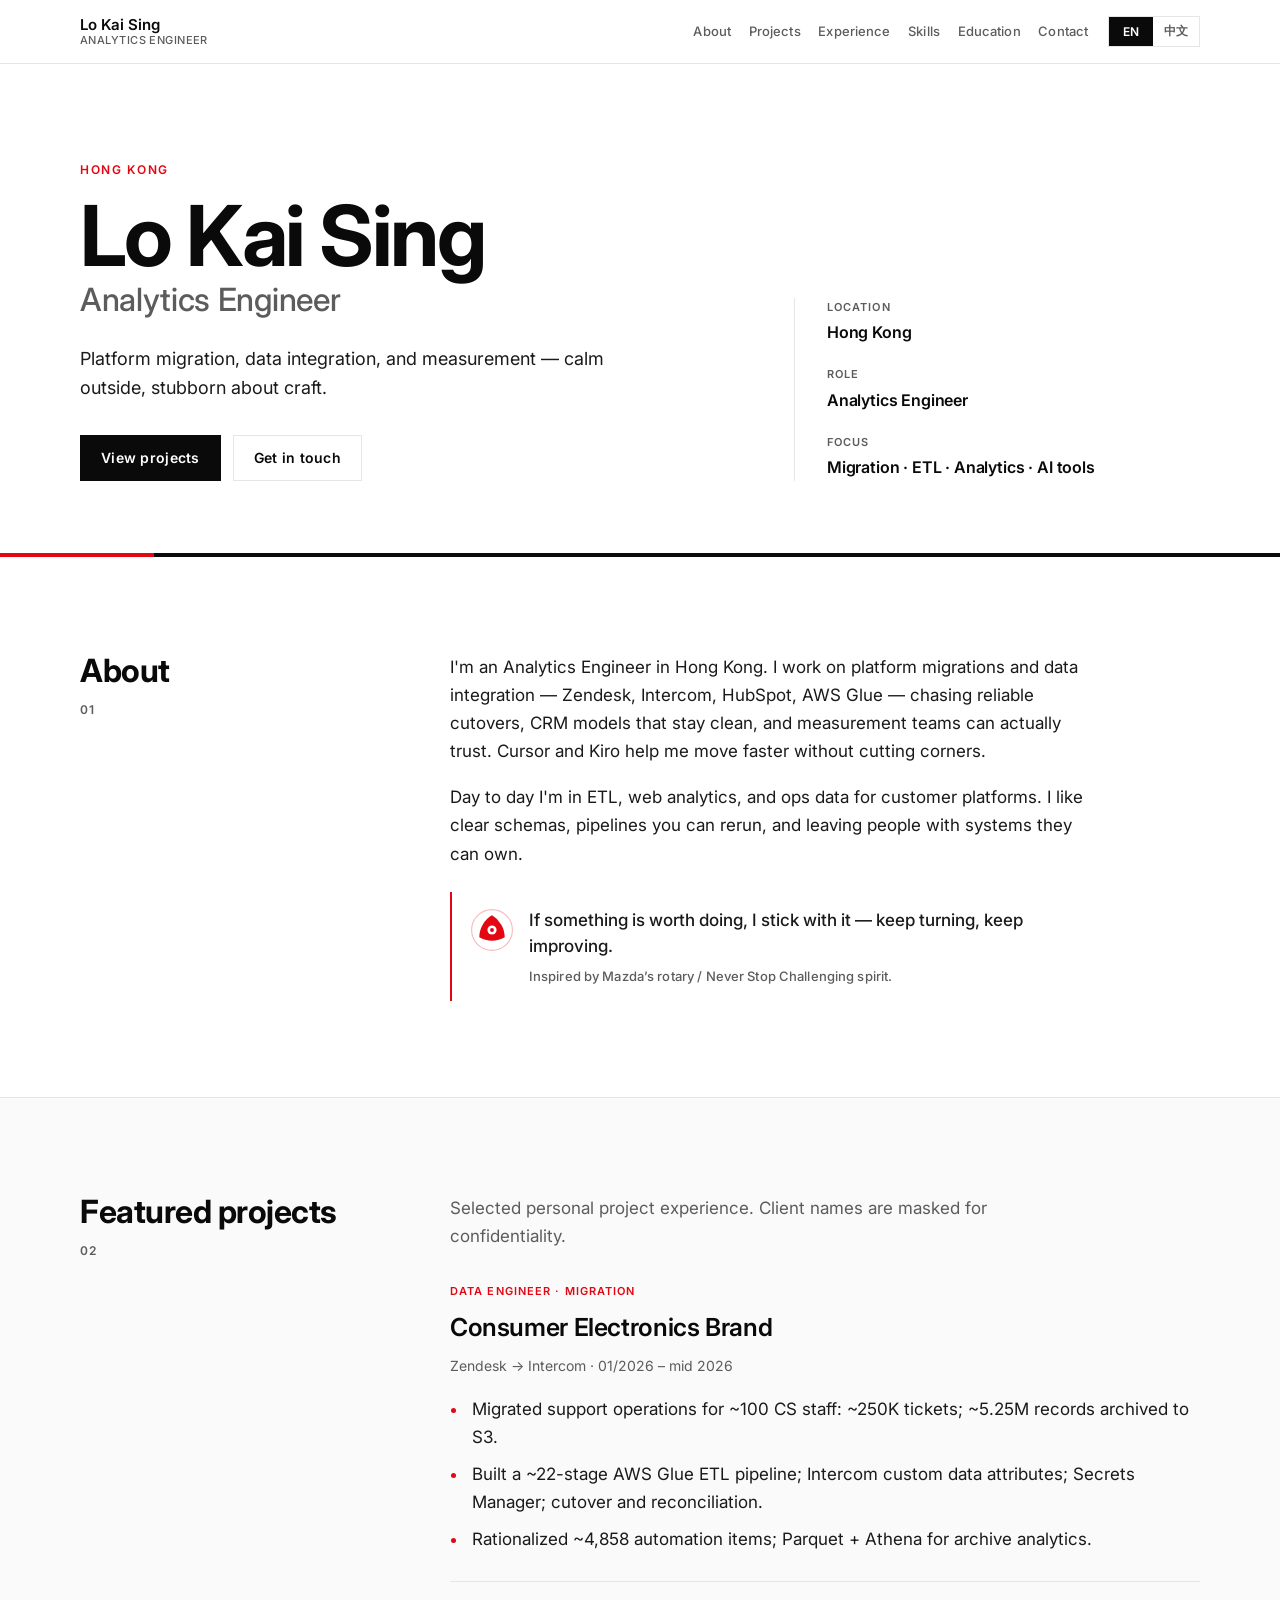
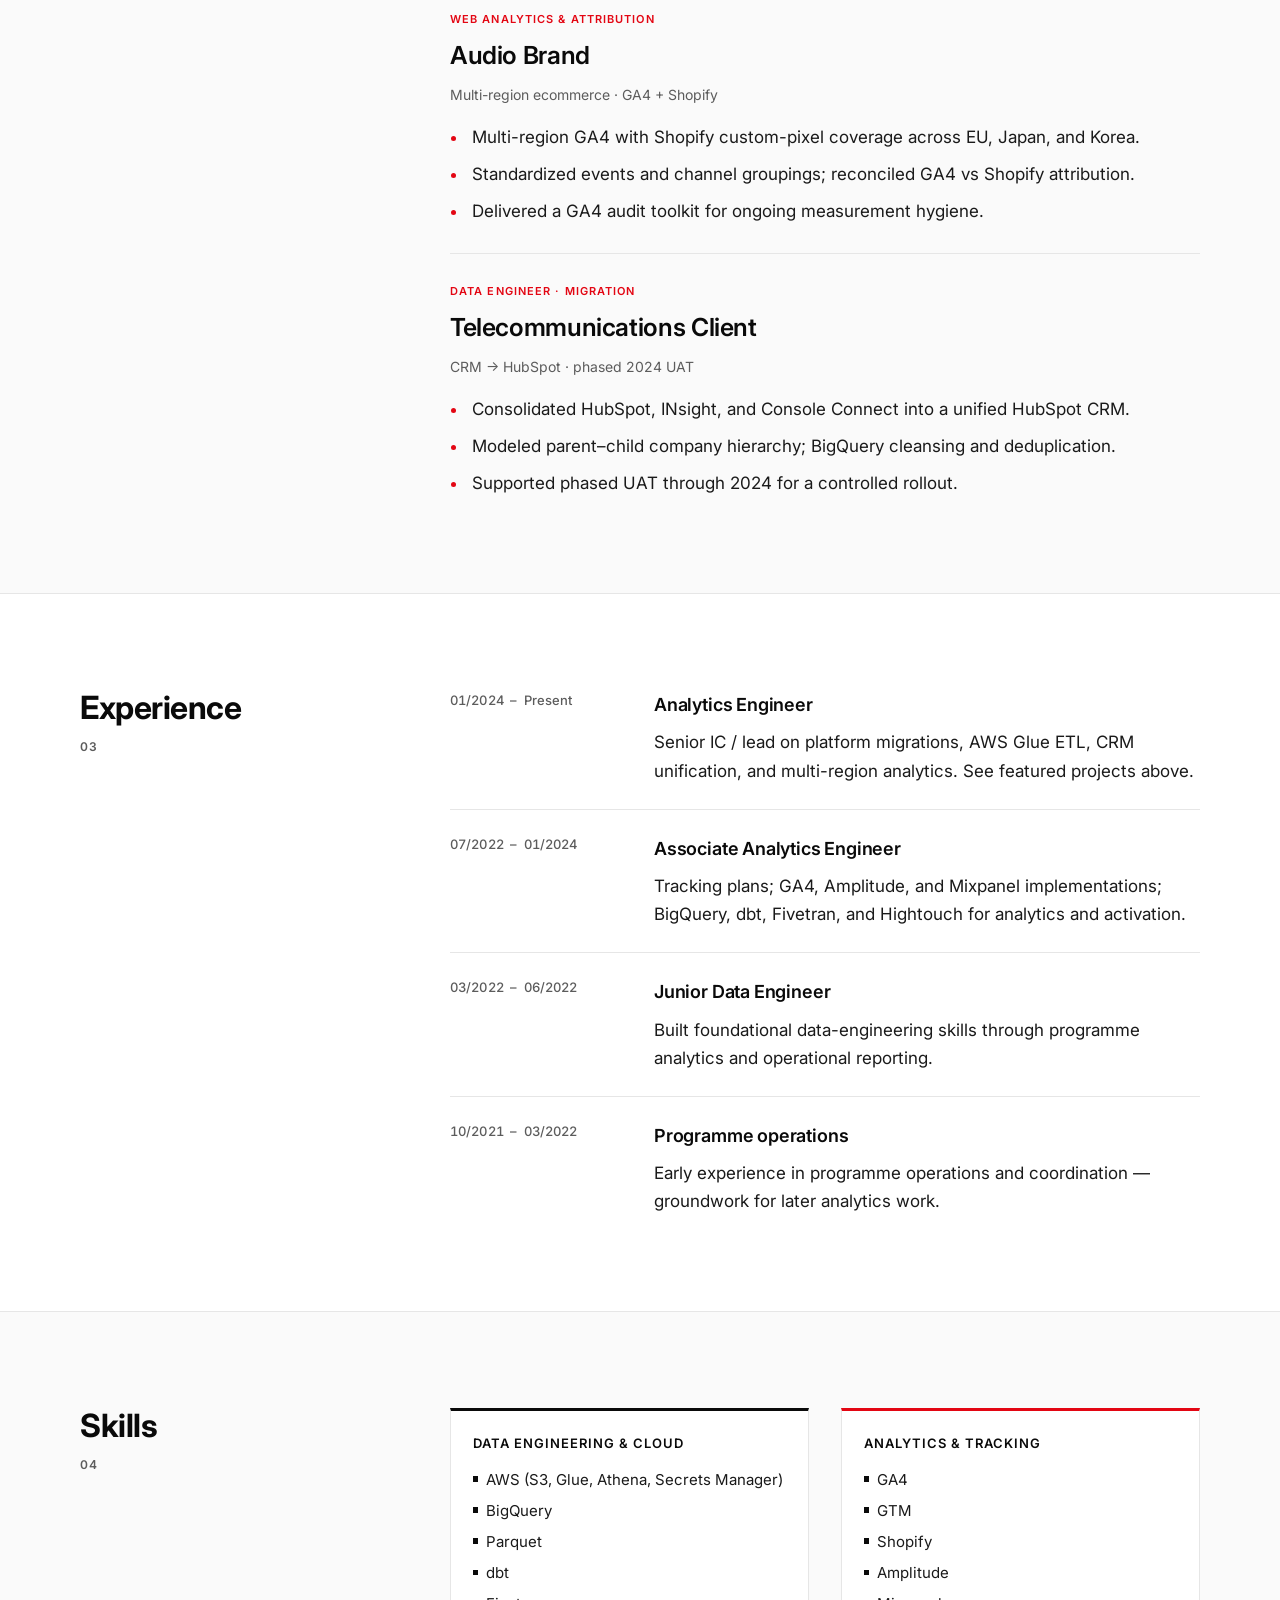
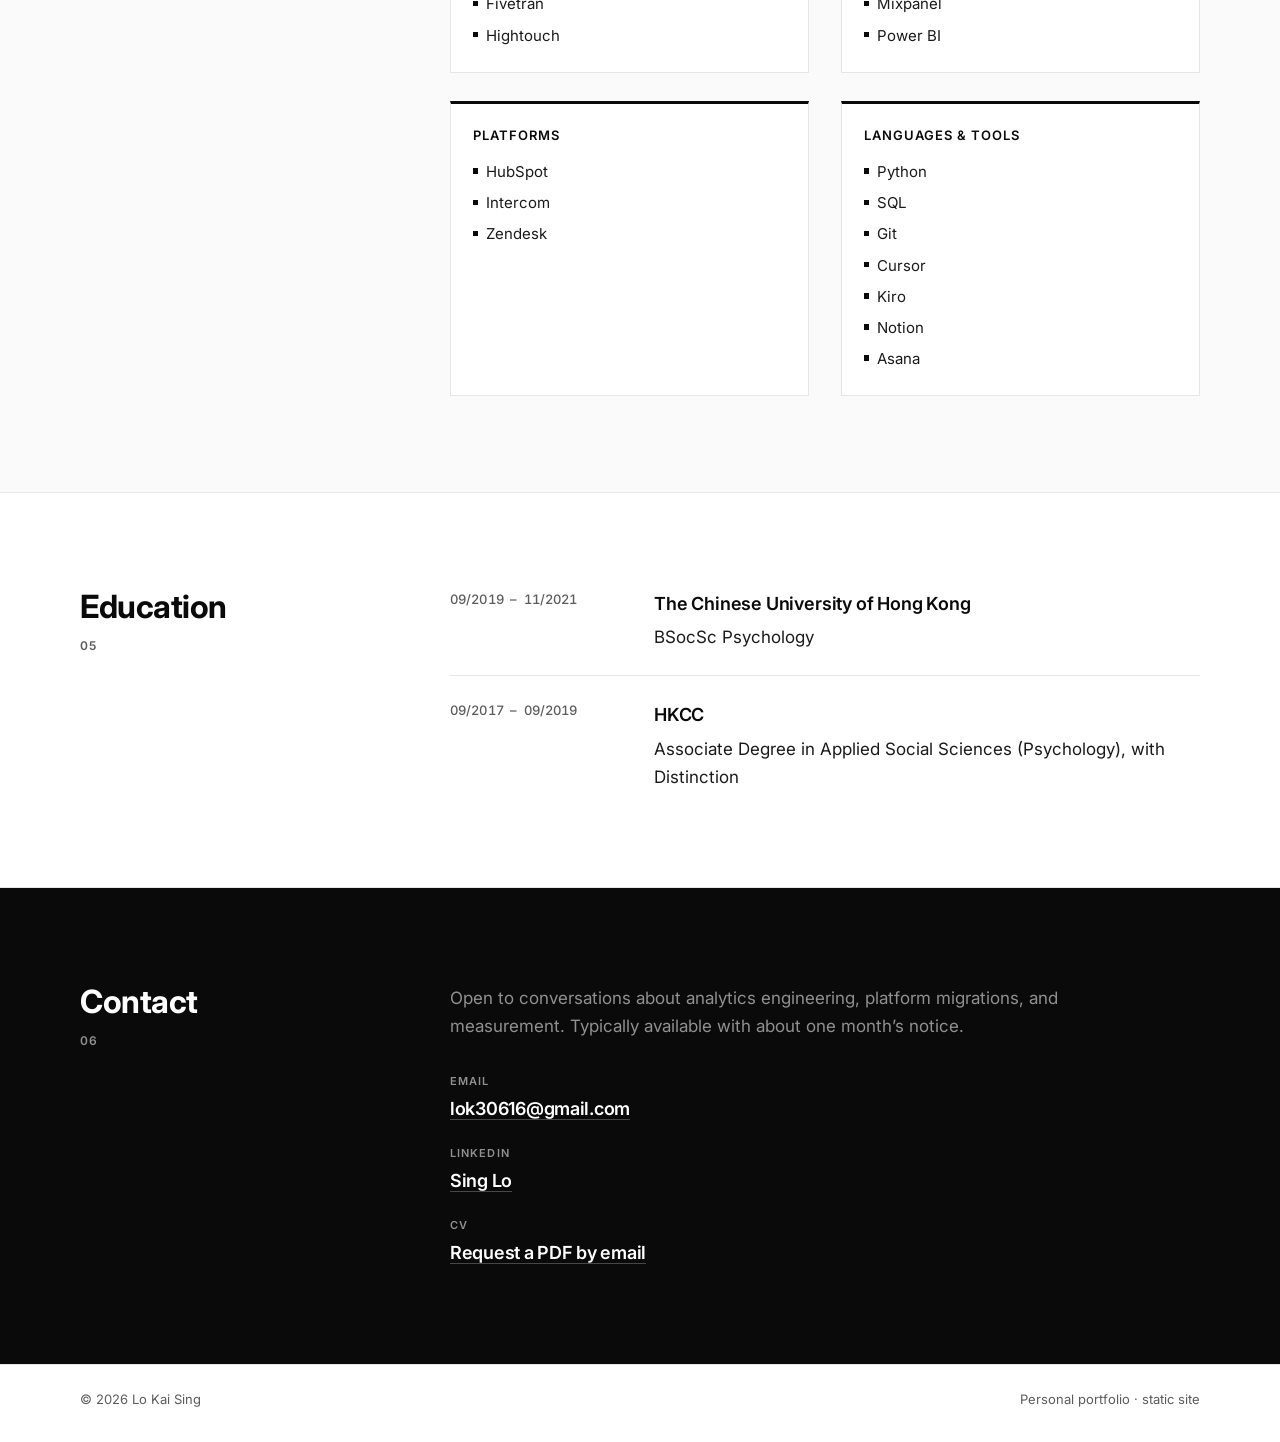
==== commit b8722184: "Lighten headings and rewrite the About section. Use lighter heading weights, subtle hover and reveal" ====
--- a/index.html
+++ b/index.html
@@ -46,7 +46,7 @@
             <span class="display-name">Lo Kai Sing</span>
             <span class="display-title" data-i18n="heroTitle">Analytics Engineer</span>
           </h1>
-          <p class="lede" data-i18n="heroLede">Platform migration, data integration, and measurement — built for scale and clarity.</p>
+          <p class="lede" data-i18n="heroLede">Platform migration, data integration, and measurement — calm outside, stubborn about craft.</p>
           <div class="hero-cta">
             <a class="btn btn-primary" href="#projects" data-i18n="ctaProjects">View projects</a>
             <a class="btn btn-ghost" href="#contact" data-i18n="ctaContact">Get in touch</a>
@@ -79,8 +79,23 @@
           <p class="section-index">01</p>
         </div>
         <div class="section-body">
-          <p class="prose" data-i18n="aboutP1">I am an Analytics Engineer based in Hong Kong. I lead platform migrations and data integration work — Zendesk, Intercom, HubSpot, AWS Glue — with a focus on reliable cutovers, clean CRM models, and measurement that teams can trust. I also work with modern AI-assisted tooling such as Cursor and Kiro to speed up delivery without sacrificing rigor.</p>
-          <p class="prose" data-i18n="aboutP2">My day-to-day spans distributed ETL, web analytics, and operational data for customer platforms. I care about clear schemas, reproducible pipelines, and handing teams systems they can own.</p>
+          <p class="prose" data-i18n="aboutP1">I'm an Analytics Engineer in Hong Kong. I work on platform migrations and data integration — Zendesk, Intercom, HubSpot, AWS Glue — chasing reliable cutovers, CRM models that stay clean, and measurement teams can actually trust. Cursor and Kiro help me move faster without cutting corners.</p>
+          <p class="prose" data-i18n="aboutP2">Day to day I'm in ETL, web analytics, and ops data for customer platforms. I like clear schemas, pipelines you can rerun, and leaving people with systems they can own.</p>
+          <blockquote class="about-motto">
+            <div class="about-motto-row">
+              <svg class="rotor-mark" viewBox="0 0 48 48" width="44" height="44" aria-hidden="true" focusable="false">
+                <!-- Original Reuleaux-style rotor mark (personal symbol, not a Mazda logo) -->
+                <circle cx="24" cy="24" r="22.25" fill="none" stroke="currentColor" stroke-width="1.2" opacity="0.28"/>
+                <path fill="currentColor" d="M24 8A27.713 27.713 0 0 1 37.856 32A27.713 27.713 0 0 1 10.144 32A27.713 27.713 0 0 1 24 8Z"/>
+                <circle cx="24" cy="24" r="5" fill="var(--white)"/>
+                <circle cx="24" cy="24" r="2.15" fill="currentColor"/>
+              </svg>
+              <div class="about-motto-copy">
+                <p class="about-motto-text" data-i18n="aboutMotto">If something is worth doing, I stick with it — keep turning, keep improving.</p>
+                <p class="about-motto-attrib" data-i18n="aboutAttrib">Inspired by Mazda’s rotary / Never Stop Challenging spirit.</p>
+              </div>
+            </div>
+          </blockquote>
         </div>
       </div>
     </section>
--- a/styles.css
+++ b/styles.css
@@ -117,9 +117,9 @@
 }
 
 .wordmark-name {
-  font-weight: 700;
+  font-weight: 600;
   font-size: 0.9375rem;
-  letter-spacing: -0.02em;
+  letter-spacing: -0.01em;
 }
 
 .wordmark-role {
@@ -143,10 +143,29 @@
   text-decoration: none;
   color: var(--muted);
   letter-spacing: 0.01em;
+  position: relative;
+  transition: color 0.2s var(--ease);
+}
+
+.nav a::after {
+  content: "";
+  position: absolute;
+  left: 0;
+  bottom: -0.2em;
+  width: 100%;
+  height: 1px;
+  background: var(--accent);
+  transform: scaleX(0);
+  transform-origin: left;
+  transition: transform 0.25s var(--ease);
 }
 
 .nav a:hover {
   color: var(--ink);
+}
+
+.nav a:hover::after {
+  transform: scaleX(1);
 }
 
 .lang-toggle {
@@ -211,15 +230,15 @@
 
 .display-name {
   font-size: clamp(2.75rem, 8vw, 5.25rem);
-  font-weight: 800;
-  letter-spacing: -0.045em;
+  font-weight: 700;
+  letter-spacing: -0.03em;
   line-height: 0.95;
 }
 
 .display-title {
   font-size: clamp(1.35rem, 3.2vw, 2rem);
   font-weight: 500;
-  letter-spacing: -0.02em;
+  letter-spacing: -0.01em;
   color: var(--muted);
   line-height: 1.2;
 }
@@ -249,7 +268,16 @@
   letter-spacing: 0.02em;
   text-decoration: none;
   border: 1px solid transparent;
-  transition: background 0.15s var(--ease), color 0.15s var(--ease), border-color 0.15s var(--ease);
+  transition:
+    background 0.2s var(--ease),
+    color 0.2s var(--ease),
+    border-color 0.2s var(--ease),
+    transform 0.2s var(--ease),
+    box-shadow 0.2s var(--ease);
+}
+
+.btn:hover {
+  transform: translateY(-1px);
 }
 
 .btn-primary {
@@ -326,8 +354,8 @@
 .section-label h2 {
   margin: 0;
   font-size: clamp(1.5rem, 3vw, 2rem);
-  font-weight: 800;
-  letter-spacing: -0.03em;
+  font-weight: 700;
+  letter-spacing: -0.015em;
   line-height: 1.15;
 }
 
@@ -355,11 +383,63 @@
   margin-bottom: 0;
 }
 
+.about-motto {
+  margin: 1.5rem 0 0;
+  padding: 0.95rem 0 0.95rem 1.15rem;
+  max-width: 40rem;
+  border-left: 2px solid var(--accent);
+  background: transparent;
+}
+
+.about-motto-row {
+  display: flex;
+  align-items: flex-start;
+  gap: 0.9rem;
+}
+
+.rotor-mark {
+  flex: 0 0 auto;
+  width: 2.75rem;
+  height: 2.75rem;
+  margin-top: 0.1rem;
+  color: var(--accent);
+}
+
+.about-motto-copy {
+  min-width: 0;
+  flex: 1;
+}
+
+.about-motto-text {
+  margin: 0;
+  color: var(--ink-soft);
+  font-weight: 500;
+  line-height: 1.55;
+}
+
+.about-motto-attrib {
+  margin: 0.45rem 0 0;
+  font-size: 0.8125rem;
+  line-height: 1.45;
+  color: var(--muted);
+  font-weight: 500;
+  letter-spacing: 0.01em;
+}
+
 /* ——— Projects ——— */
 
 .project-card {
   padding: 1.75rem 0;
   border-top: 1px solid var(--line);
+  transition: background 0.25s var(--ease), padding-left 0.25s var(--ease);
+}
+
+.project-card:hover {
+  padding-left: 0.35rem;
+}
+
+.project-card:hover .project-title {
+  color: var(--ink-soft);
 }
 
 .project-card:first-of-type {
@@ -383,8 +463,8 @@
 .project-title {
   margin: 0;
   font-size: clamp(1.25rem, 2.4vw, 1.55rem);
-  font-weight: 700;
-  letter-spacing: -0.025em;
+  font-weight: 600;
+  letter-spacing: -0.015em;
 }
 
 .project-meta {
@@ -425,6 +505,12 @@
   gap: 1.25rem 1.75rem;
   padding: 1.5rem 0;
   border-top: 1px solid var(--line);
+  transition: background 0.25s var(--ease);
+}
+
+.timeline-item:hover .timeline-what h3,
+.edu-item:hover .edu-what h3 {
+  color: var(--ink-soft);
 }
 
 .timeline-item:first-child,
@@ -455,8 +541,8 @@
 .edu-what h3 {
   margin: 0;
   font-size: 1.125rem;
-  font-weight: 700;
-  letter-spacing: -0.02em;
+  font-weight: 600;
+  letter-spacing: -0.01em;
 }
 
 .timeline-role {
@@ -490,6 +576,16 @@
   background: var(--white);
   border: 1px solid var(--line);
   border-top: 3px solid var(--ink);
+  transition:
+    border-color 0.25s var(--ease),
+    box-shadow 0.25s var(--ease),
+    transform 0.25s var(--ease);
+}
+
+.skill-group:hover {
+  border-color: #d0d0d0;
+  box-shadow: 0 6px 20px rgba(10, 10, 10, 0.04);
+  transform: translateY(-2px);
 }
 
 .skill-group:nth-child(2) {
@@ -499,8 +595,8 @@
 .skill-group h3 {
   margin: 0 0 0.85rem;
   font-size: 0.8125rem;
-  font-weight: 700;
-  letter-spacing: 0.06em;
+  font-weight: 600;
+  letter-spacing: 0.08em;
   text-transform: uppercase;
 }
 
@@ -655,6 +751,25 @@
   }
 }
 
+/* ——— Reveal on scroll ——— */
+
+.reveal {
+  opacity: 0;
+  transform: translateY(14px);
+  transition:
+    opacity 0.55s var(--ease),
+    transform 0.55s var(--ease);
+}
+
+.reveal.is-visible {
+  opacity: 1;
+  transform: translateY(0);
+}
+
+.reveal-delay-1 { transition-delay: 0.06s; }
+.reveal-delay-2 { transition-delay: 0.12s; }
+.reveal-delay-3 { transition-delay: 0.18s; }
+
 @media (prefers-reduced-motion: reduce) {
   html {
     scroll-behavior: auto;
@@ -664,5 +779,24 @@
   *::before,
   *::after {
     transition: none !important;
-  }
-}
+    animation: none !important;
+  }
+
+  .reveal {
+    opacity: 1;
+    transform: none;
+  }
+
+  .btn:hover,
+  .skill-group:hover {
+    transform: none;
+  }
+
+  .project-card:hover {
+    padding-left: 0;
+  }
+
+  .nav a::after {
+    transition: none;
+  }
+}
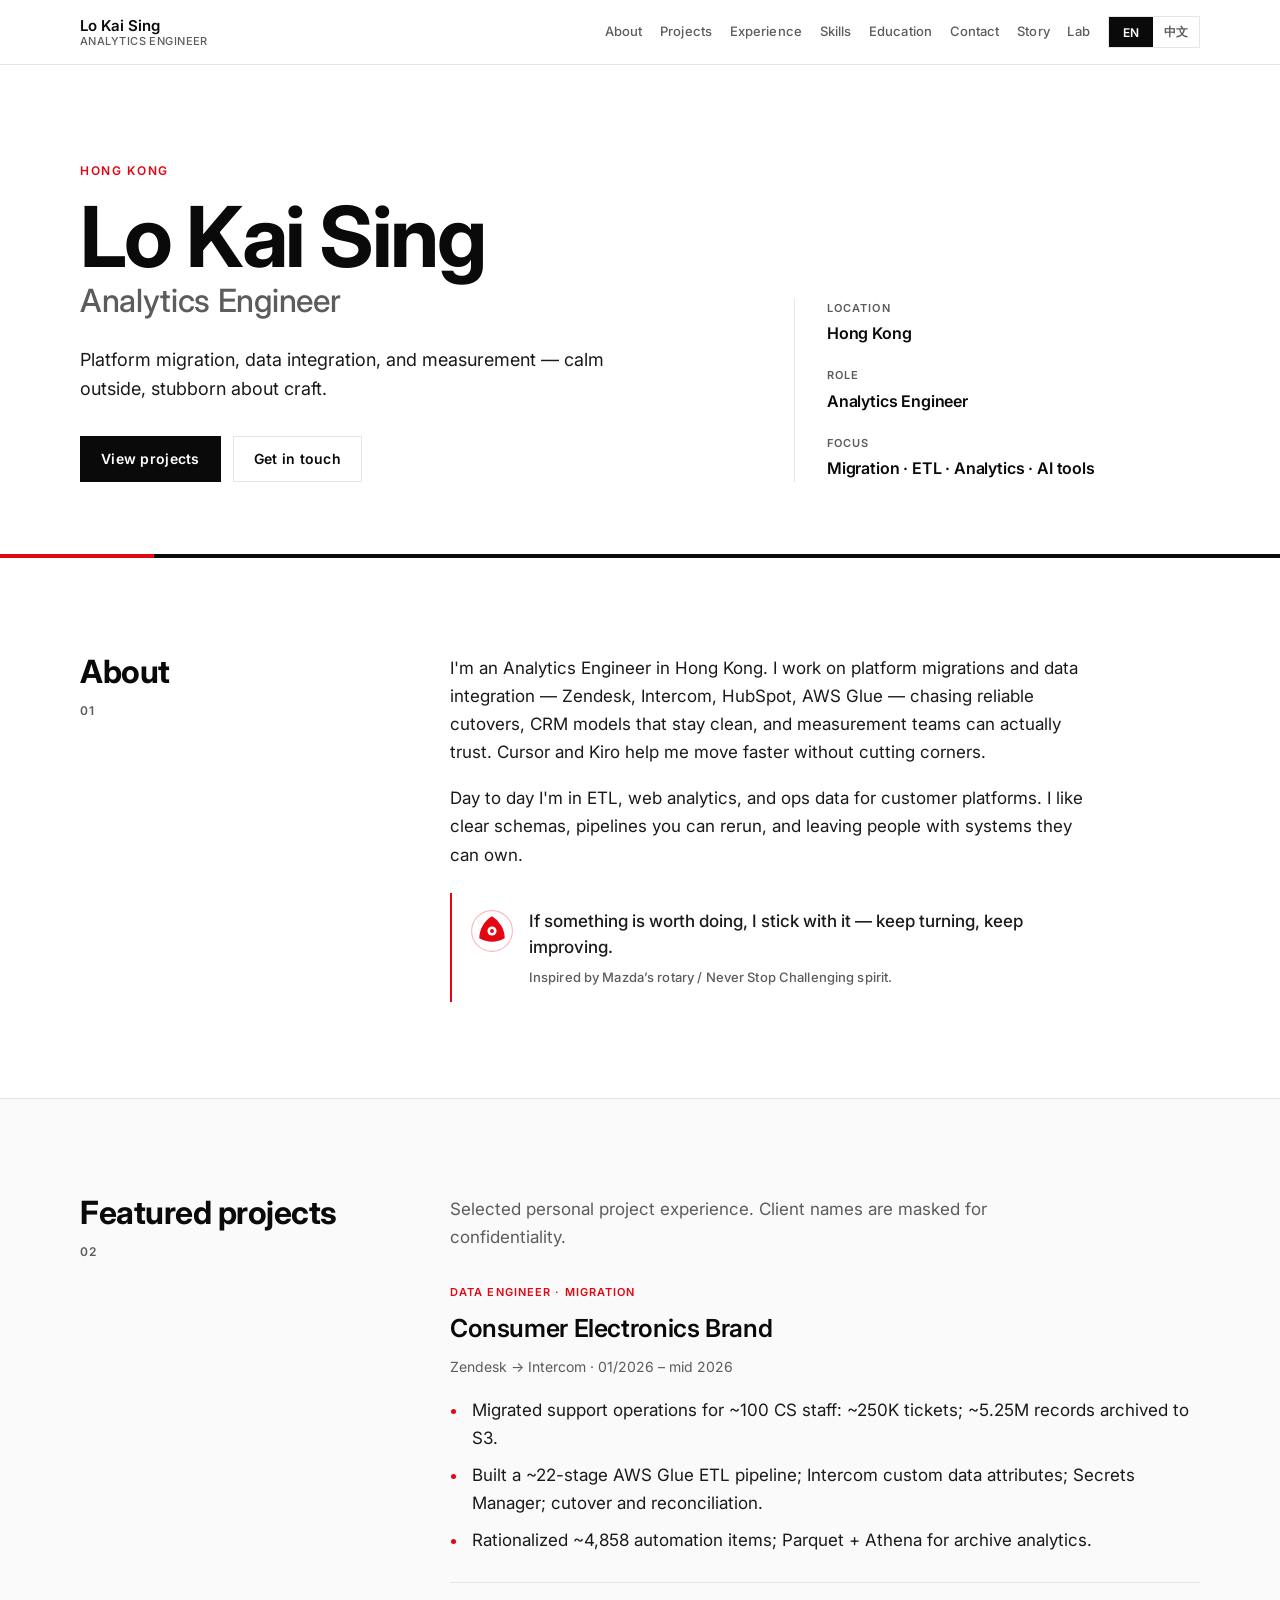
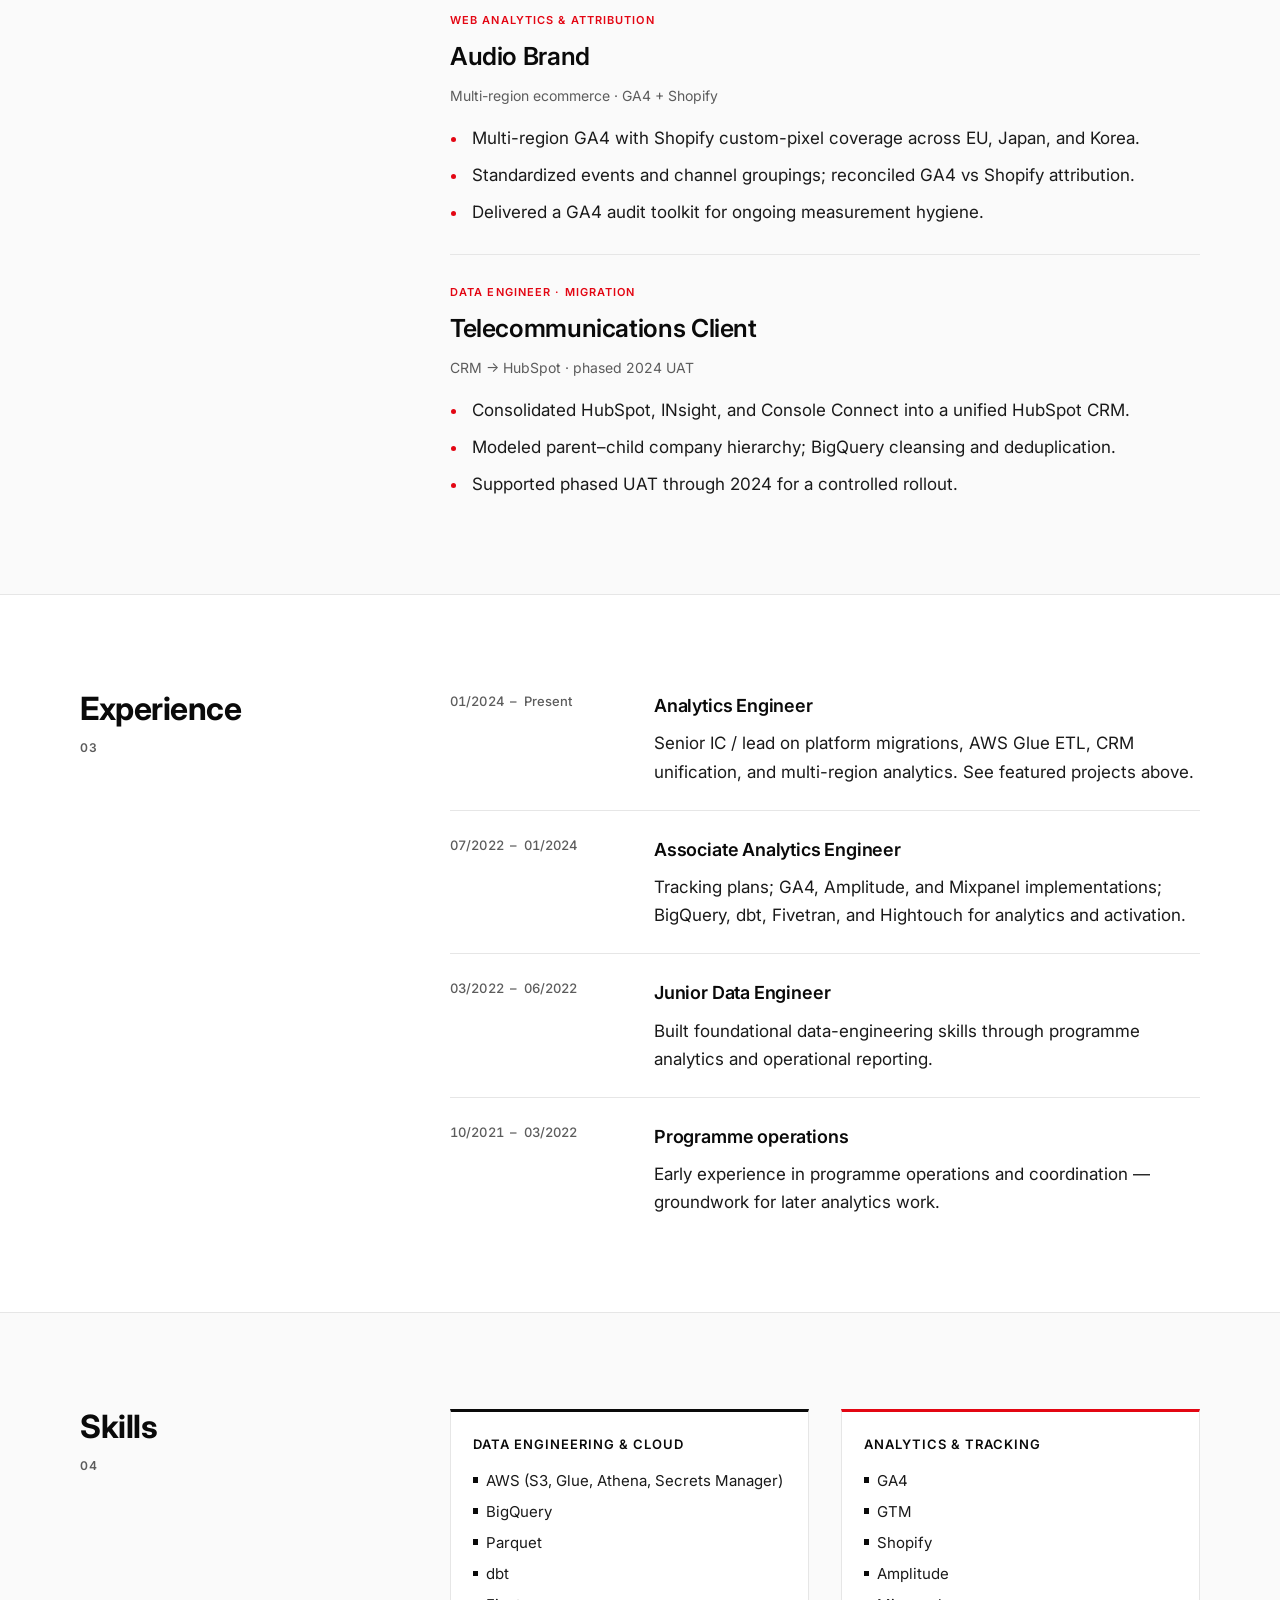
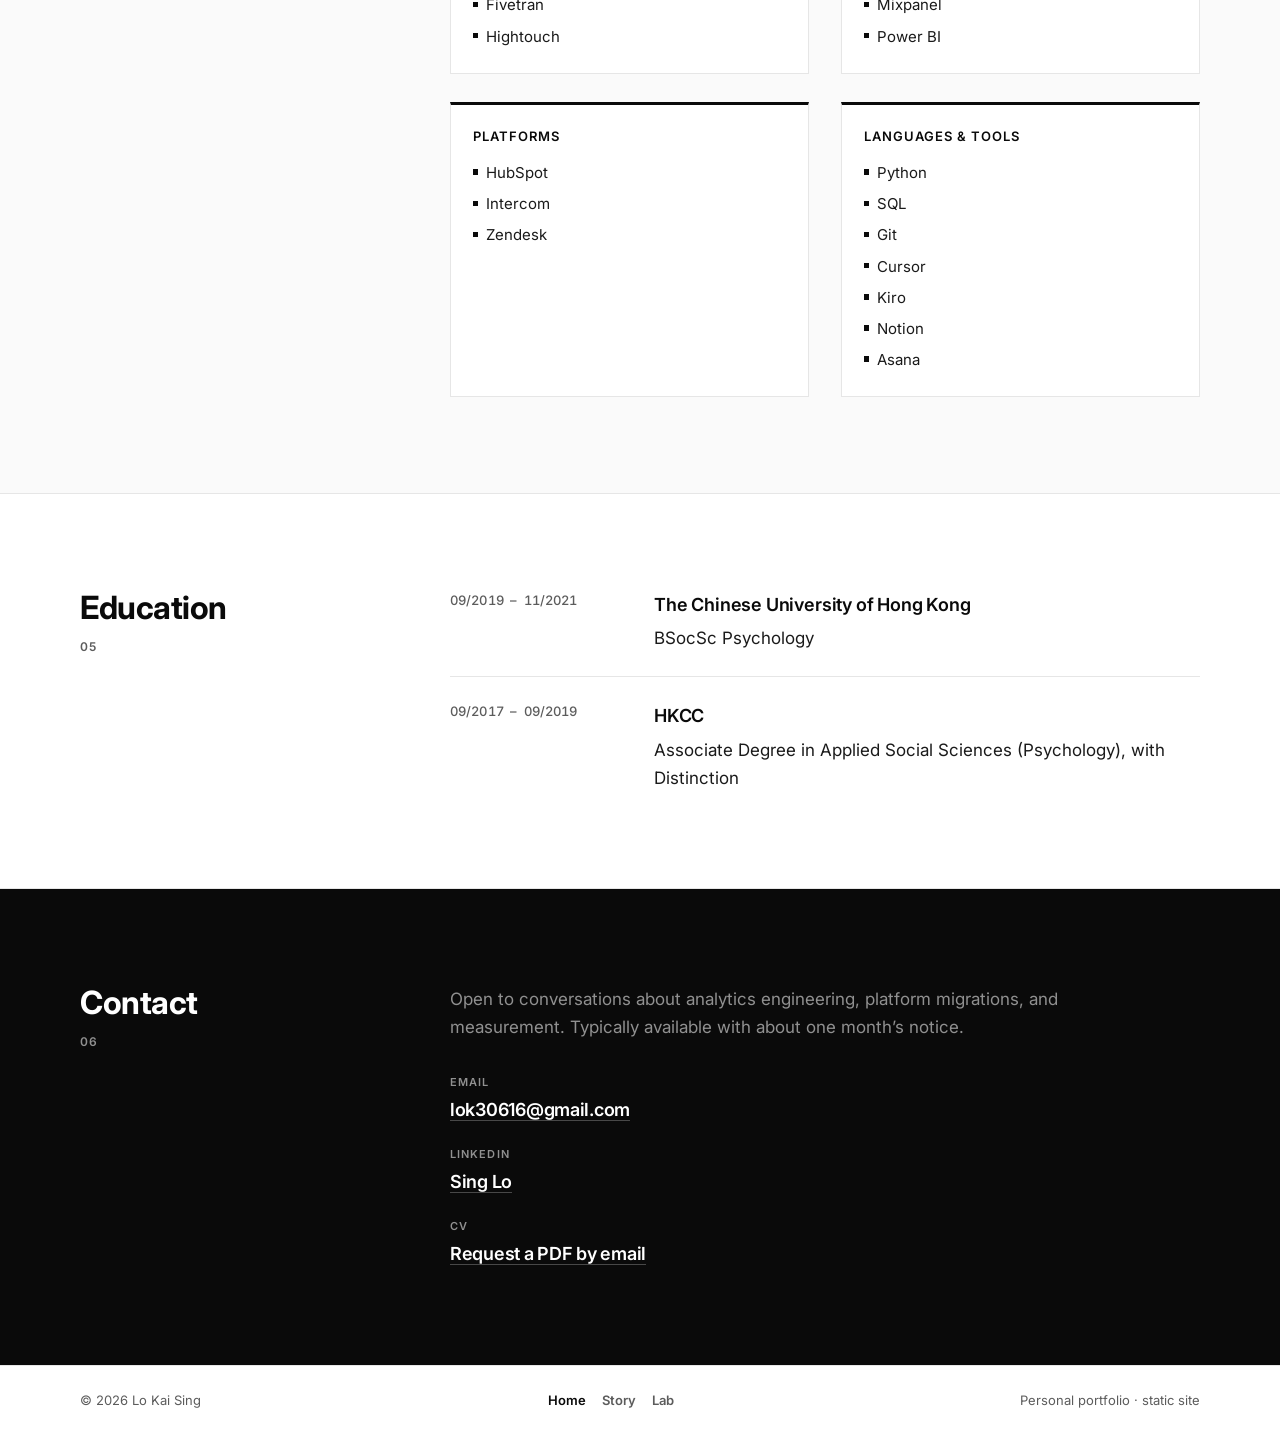
==== commit 94b48f3b: "Add a story page and a lab with three browser tools. The story follows the path from psychology to m" ====
--- a/index.html
+++ b/index.html
@@ -27,6 +27,8 @@
         <a href="#skills" data-i18n="navSkills">Skills</a>
         <a href="#education" data-i18n="navEducation">Education</a>
         <a href="#contact" data-i18n="navContact">Contact</a>
+        <a href="/story/" data-i18n="navStory">Story</a>
+        <a href="/lab/" data-i18n="navLab">Lab</a>
       </nav>
       <div class="header-actions">
         <div class="lang-toggle" role="group" aria-label="Language">
@@ -326,6 +328,11 @@
   <footer class="site-footer">
     <div class="wrap footer-inner">
       <p>© <span id="year"></span> Lo Kai Sing</p>
+      <p class="footer-links">
+        <a href="/" data-i18n="navHome" aria-current="page">Home</a>
+        <a href="/story/" data-i18n="navStory">Story</a>
+        <a href="/lab/" data-i18n="navLab">Lab</a>
+      </p>
       <p class="footer-note" data-i18n="footerNote">Personal portfolio · static site</p>
     </div>
   </footer>
--- a/styles.css
+++ b/styles.css
@@ -45,6 +45,10 @@
   max-width: 100%;
 }
 
+[hidden] {
+  display: none !important;
+}
+
 a {
   color: inherit;
   text-decoration-thickness: 1px;
@@ -90,18 +94,19 @@
   position: sticky;
   top: 0;
   z-index: 50;
-  height: var(--header-h);
+  min-height: var(--header-h);
   background: rgba(255, 255, 255, 0.92);
   backdrop-filter: blur(10px);
   border-bottom: 1px solid var(--line);
 }
 
 .header-inner {
-  height: 100%;
+  min-height: var(--header-h);
   display: grid;
   grid-template-columns: auto 1fr auto;
   align-items: center;
-  gap: 1.25rem;
+  gap: 0.75rem 1.15rem;
+  padding-block: 0.4rem;
 }
 
 .wordmark {
@@ -164,8 +169,13 @@
   color: var(--ink);
 }
 
-.nav a:hover::after {
+.nav a:hover::after,
+.nav a[aria-current="page"]::after {
   transform: scaleX(1);
+}
+
+.nav a[aria-current="page"] {
+  color: var(--ink);
 }
 
 .lang-toggle {
@@ -706,15 +716,53 @@
   margin: 0;
 }
 
+.footer-links {
+  display: flex;
+  flex-wrap: wrap;
+  gap: 0.35rem 1rem;
+}
+
+.footer-links a {
+  color: var(--muted);
+  font-weight: 600;
+  text-decoration: none;
+}
+
+.footer-links a:hover,
+.footer-links a[aria-current="page"] {
+  color: var(--ink);
+}
+
 /* ——— Responsive ——— */
 
 @media (max-width: 900px) {
-  .nav {
-    display: none;
-  }
-
   .header-inner {
     grid-template-columns: 1fr auto;
+    align-items: center;
+  }
+
+  .wordmark {
+    grid-column: 1;
+    grid-row: 1;
+  }
+
+  .header-actions {
+    grid-column: 2;
+    grid-row: 1;
+  }
+
+  .nav {
+    grid-column: 1 / -1;
+    grid-row: 2;
+    justify-content: flex-start;
+    flex-wrap: nowrap;
+    overflow-x: auto;
+    gap: 0.9rem;
+    padding-bottom: 0.15rem;
+  }
+
+  .nav a {
+    white-space: nowrap;
   }
 }
 
@@ -800,3 +848,206 @@
     transition: none;
   }
 }
+
+/* ——— Subpages ——— */
+
+.page-hero {
+  padding: clamp(2.75rem, 7vw, 5rem) 0 0;
+}
+
+.page-hero .wrap {
+  padding-bottom: clamp(2rem, 5vw, 3.25rem);
+}
+
+.page-title {
+  margin: 0;
+  max-width: 16ch;
+  font-size: clamp(2.4rem, 6vw, 4.25rem);
+  font-weight: 700;
+  letter-spacing: -0.03em;
+  line-height: 0.98;
+}
+
+.page-jumps {
+  display: flex;
+  flex-wrap: wrap;
+  gap: 0.35rem 1.25rem;
+  margin: 1.35rem 0 0;
+  font-size: 0.8125rem;
+  font-weight: 600;
+}
+
+.page-jumps a {
+  color: var(--muted);
+  text-decoration: none;
+}
+
+.page-jumps a:hover {
+  color: var(--accent);
+}
+
+/* ——— Lab tools ——— */
+
+.tool-grid {
+  display: grid;
+  grid-template-columns: 1fr 1fr;
+  gap: 1rem 1.25rem;
+}
+
+.field {
+  display: flex;
+  flex-direction: column;
+  gap: 0.4rem;
+  min-width: 0;
+  font-size: 0.6875rem;
+  font-weight: 600;
+  letter-spacing: 0.1em;
+  text-transform: uppercase;
+  color: var(--muted);
+}
+
+.field-wide {
+  grid-column: 1 / -1;
+}
+
+.field input,
+.field textarea {
+  width: 100%;
+  border: 1px solid var(--line);
+  background: var(--white);
+  color: var(--ink);
+  font-family: ui-monospace, SFMono-Regular, Menlo, Consolas, monospace;
+  font-size: 0.875rem;
+  font-weight: 400;
+  letter-spacing: 0;
+  text-transform: none;
+  line-height: 1.45;
+  padding: 0.7rem 0.75rem;
+}
+
+.field textarea {
+  min-height: 9.5rem;
+  resize: vertical;
+}
+
+.field input:focus,
+.field textarea:focus {
+  outline: 2px solid var(--accent);
+  outline-offset: 1px;
+  border-color: transparent;
+}
+
+.tool-actions {
+  display: flex;
+  flex-wrap: wrap;
+  gap: 0.75rem;
+  margin-top: 1rem;
+}
+
+button.btn {
+  font-family: inherit;
+  cursor: pointer;
+}
+
+button.btn:disabled {
+  opacity: 0.4;
+  cursor: not-allowed;
+  transform: none;
+}
+
+.btn-small {
+  min-height: 2rem;
+  padding: 0.3rem 0.75rem;
+  font-size: 0.75rem;
+}
+
+.tool-error {
+  margin: 0.85rem 0 0;
+  min-height: 0;
+  color: var(--accent);
+  font-size: 0.875rem;
+  font-weight: 600;
+}
+
+.tool-error:empty {
+  display: none;
+}
+
+.tool-note {
+  margin: 0.9rem 0 0;
+  color: var(--muted);
+  font-size: 0.875rem;
+}
+
+.tool-note:empty {
+  display: none;
+}
+
+.tool-result {
+  margin-top: 1rem;
+}
+
+.tool-result-bar {
+  display: flex;
+  align-items: center;
+  justify-content: space-between;
+  gap: 0.75rem;
+  font-size: 0.6875rem;
+  font-weight: 600;
+  letter-spacing: 0.1em;
+  text-transform: uppercase;
+  color: var(--muted);
+}
+
+.tool-out,
+.tool-link {
+  display: block;
+  margin: 0.55rem 0 0;
+  padding: 0.9rem 1rem;
+  background: var(--ink);
+  color: var(--white);
+  font-family: ui-monospace, SFMono-Regular, Menlo, Consolas, monospace;
+  font-size: 0.8125rem;
+  font-weight: 400;
+  letter-spacing: 0;
+  text-transform: none;
+  line-height: 1.55;
+  text-decoration: none;
+  white-space: pre-wrap;
+  overflow-wrap: anywhere;
+}
+
+.tool-link:hover {
+  color: var(--white);
+  background: var(--ink-soft);
+}
+
+.tool-readout {
+  margin: 1.25rem 0 0;
+  display: grid;
+  gap: 0.95rem;
+}
+
+.tool-readout dt {
+  margin: 0 0 0.15rem;
+  font-size: 0.6875rem;
+  font-weight: 600;
+  letter-spacing: 0.1em;
+  text-transform: uppercase;
+  color: var(--muted);
+}
+
+.tool-readout dd {
+  margin: 0;
+  font-family: ui-monospace, SFMono-Regular, Menlo, Consolas, monospace;
+  font-size: 0.9375rem;
+  font-weight: 600;
+  letter-spacing: 0;
+  overflow-wrap: anywhere;
+}
+
+@media (max-width: 720px) {
+  .tool-grid {
+    grid-template-columns: 1fr;
+  }
+}
